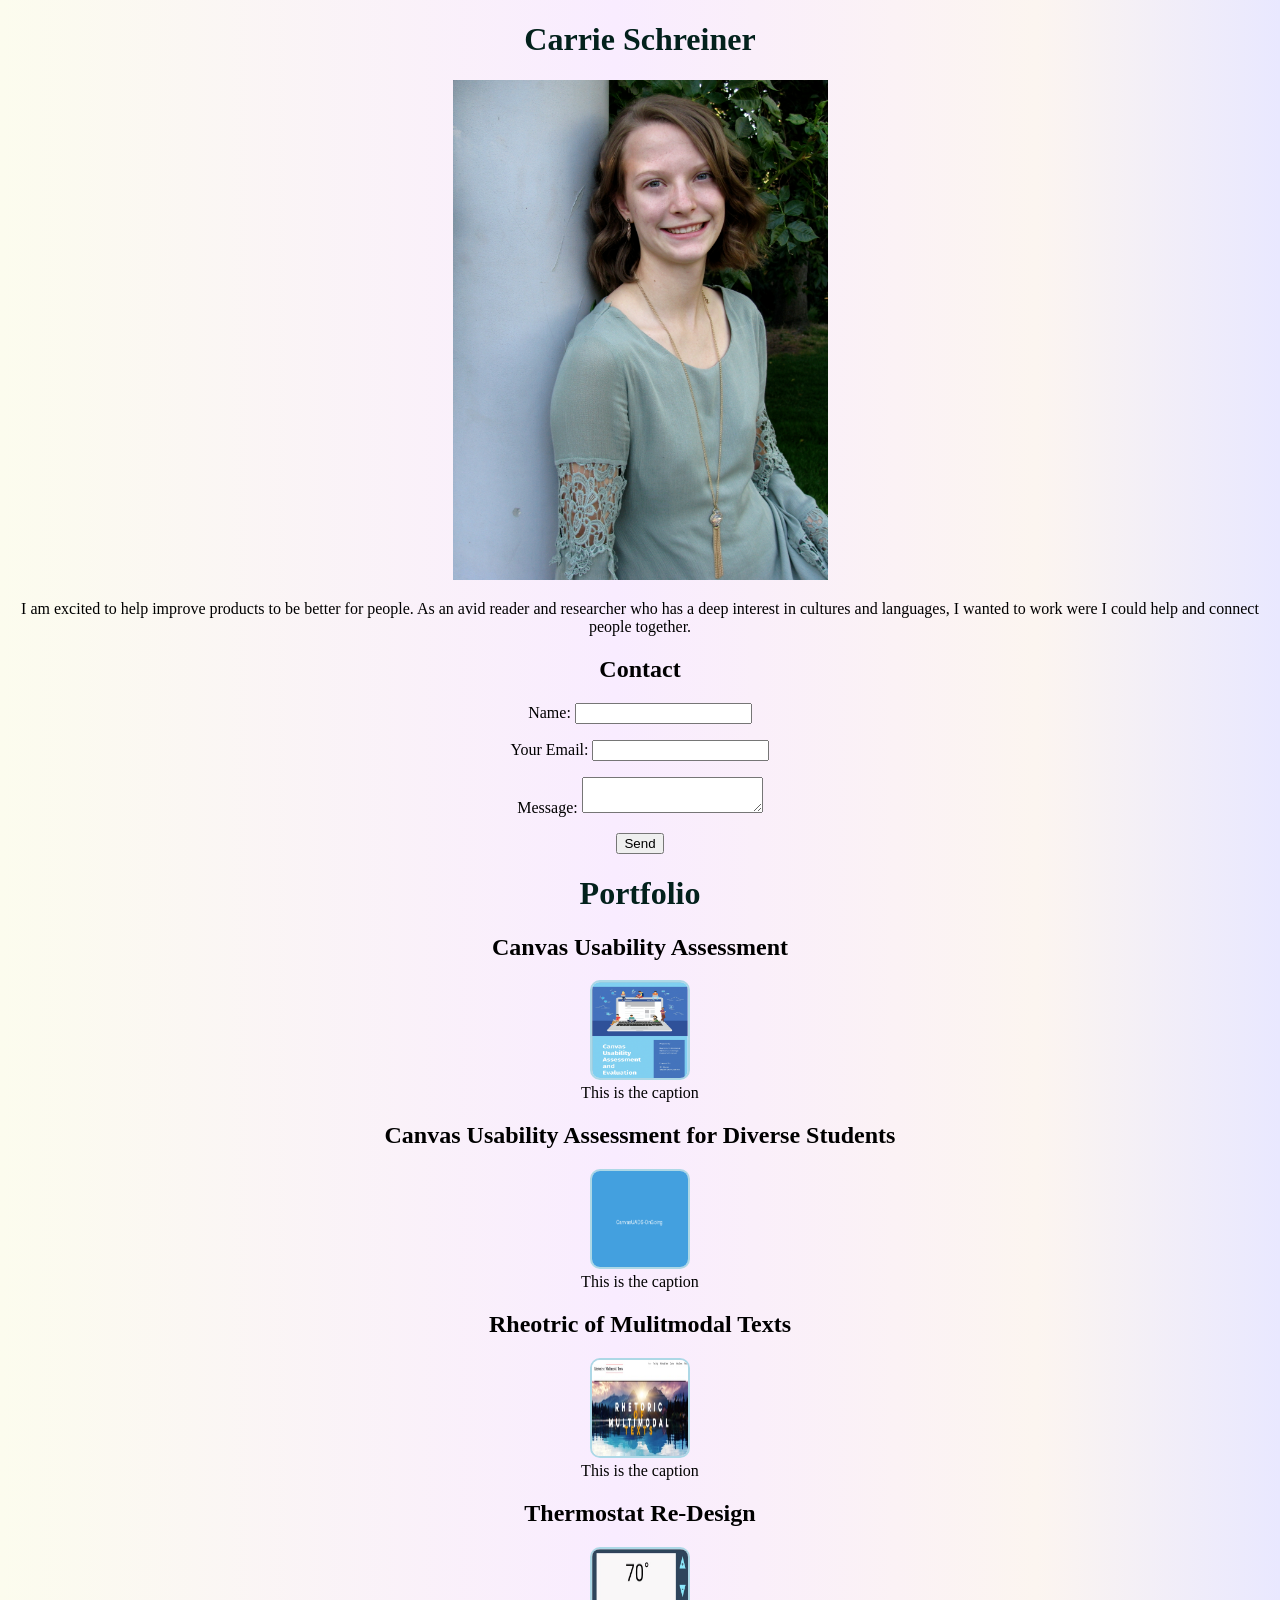
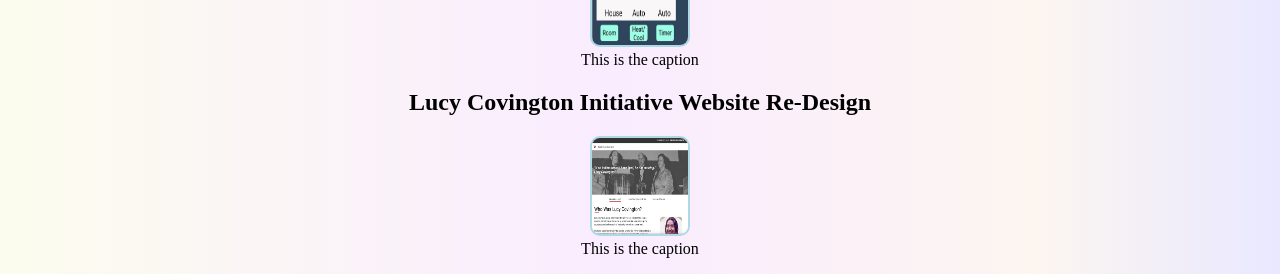
==== index.html @ 47919ea3 "Lightgallery and Figures working Added in figures to HTML and got the JS of light gallery working" ====
<!DOCTYPE html>
<html lang="en">
  <head>
    <meta charset="UTF-8" />
    <meta http-equiv="X-UA-Compatible" content="ie=edge" />
    <meta name="viewport" content="width=device-width, initial-scale=1" />
    <link rel="stylesheet" type="text/css" media="screen" href="main.css" />
    <!--Add in lightbox gallery-->
    <link rel="stylesheet" href="css/lightgallery.min.css">
    <link rel="stylesheet" href="css/lg-transitions.min.css">
    <link rel="stylesheet" href="style.css">
    <title>Carrie Schreiner</title>

    <!-- Favicons -->
    <link
      rel="apple-touch-icon"
      sizes="180x180"
      href="/favicons/apple-touch-icon.png"
    />
    <link
      rel="icon"
      type="image/png"
      sizes="32x32"
      href="/favicons/favicon-32x32.png"
    />
    <link
      rel="icon"
      type="image/png"
      sizes="16x16"
      href="/favicons/favicon-16x16.png"
    />
    <link rel="manifest" href="/favicons/site.webmanifest" />
    <meta name="msapplication-TileColor" content="#da532c" />
    <meta name="theme-color" content="#ffffff" />

    <link rel="stylesheet" href="/css/style.css" />
  </head>
  <body>
    <h1>Carrie Schreiner</h1>
    <img src="/img/me.jpg" alt="Carrie Schreiner" />
    <p>
      I am excited to help improve products to be better for people. As an avid
      reader and researcher who has a deep interest in cultures and languages, I
      wanted to work were I could help and connect people together.
    </p>

    <!-- Contact Form -->
    <h2>Contact</h2>
    <form
      name="Contact Form"
      method="POST"
      data-netlify="true"
      action="/thanks.html"
    >
      <p>
        <label>Name: <input type="text" name="name" required/></label>
      </p>

      <p>
        <label>Your Email: <input type="email" name="email" required/></label>
      </p>

      <p>
        <label>Message: <textarea name="message"></textarea></label>
      </p>
      <p>
<div data-netlify-recaptcha="true"></div>
      </p>
      <p>
        <button type="submit">Send</button>
      </p>
    </form>

<!-- Lightbox Gallery-->
<!--
  <div id="portfolio">
    <a href="/img/CanvasUA.png" data-sub-html=".image-caption">
      <img class="lg" src="/img/CanvasUA.png" />
  </a>
</div> 
-->

<h1>Portfolio</h1>

<div id="portfolio">

  <figure>
    <h2>Canvas Usability Assessment</h2>
  <a href="/img/CanvasUA.png">
      <img class="lg" src="/img/CanvasUA.png" />
  </a>
  <figcaption> This is the caption </figcaption>
</figure>

  <!-- Image 2 -->
  <figure>
      <h2>Canvas Usability Assessment for Diverse Students</h2>
  <a href="/img/canvasUADS.png">
      <img class="lg" src="/img/canvasUADS.png" />
  </a>
  <figcaption> This is the caption </figcaption>
</figure>

  <!-- Image 3 Rhetoric of Multimodal Texts -->
  <figure>
      <h2>Rheotric of Mulitmodal Texts</h2>
  <a href="/img/rhetoric.jpg">
    <img class="lg" src="/img/rhetoric.jpg" />
</a>
<figcaption> This is the caption </figcaption>
</figure>

<!-- Image 4 Thermostat Re-design-->
<figure>
    <h2>Thermostat Re-Design</h2>
<a href="/img/thermostatrd.jpg">
  <img class="lg" src="/img/thermostatrd.jpg" />
</a>
<figcaption> This is the caption </figcaption>
</figure>

<!-- Image 5 -->
<figure>
    <h2>Lucy Covington Initiative Website Re-Design</h2>
<a href="/img/lucycrd.png">
  <img class="lg" src="/img/lucycrd.png" />
</a>
<figcaption> This is the caption </figcaption>
</figure>

</div>
<!--
  <div id="video">
<a href="https://vimeo.com/476062378" data-poster="img/placeholder">
  <img src="/img/placeholder" alt="Ande">
</div>
 -->

 <!-- Captions-->
<!-- <div class="image-caption" style="display: none;">
    <h1>Canvas Image</h1>
  </div> 
-->

    <!-- Added in Generators-->
    <!--Lightbox Gallery Library core-->
   <script src="/js/lightgallery.min.js"></script>
   
   <!-- Lightbox Gallery Library plugins-->
   <script src="/js/lg-thumbnail.min.js"></script>
   <script src="/js/lg-fullscreen.min.js"></script>
   <!-- <script src="js/lg-video.min.js"></script> -->
 
   <!--Our scripts-->
   <script src="js/scripts.js"></script>
  </body>
</html>
---- css/lightgallery.min.css ----
@font-face{font-family:lg;src:url(../fonts/lg.ttf?22t19m) format("truetype"),url(../fonts/lg.woff?22t19m) format("woff"),url(../fonts/lg.svg?22t19m#lg) format("svg");font-weight:400;font-style:normal;font-display:block}.lg-icon{font-family:lg!important;speak:never;font-style:normal;font-weight:400;font-variant:normal;text-transform:none;line-height:1;-webkit-font-smoothing:antialiased;-moz-osx-font-smoothing:grayscale}.lg-actions .lg-next,.lg-actions .lg-prev{border-radius:2px;color:#999;cursor:pointer;display:block;font-size:22px;margin-top:-10px;padding:8px 10px 9px;position:absolute;top:50%;z-index:1080;outline:0;border:none;background-color:transparent}.lg-actions .lg-next.disabled,.lg-actions .lg-prev.disabled{pointer-events:none;opacity:.5}.lg-actions .lg-next:hover,.lg-actions .lg-prev:hover{color:#FFF}.lg-actions .lg-next{right:20px}.lg-actions .lg-next:before{content:"\e095"}.lg-actions .lg-prev{left:20px}.lg-actions .lg-prev:after{content:"\e094"}@-webkit-keyframes lg-right-end{0%,100%{left:0}50%{left:-30px}}@-moz-keyframes lg-right-end{0%,100%{left:0}50%{left:-30px}}@-ms-keyframes lg-right-end{0%,100%{left:0}50%{left:-30px}}@keyframes lg-right-end{0%,100%{left:0}50%{left:-30px}}@-webkit-keyframes lg-left-end{0%,100%{left:0}50%{left:30px}}@-moz-keyframes lg-left-end{0%,100%{left:0}50%{left:30px}}@-ms-keyframes lg-left-end{0%,100%{left:0}50%{left:30px}}@keyframes lg-left-end{0%,100%{left:0}50%{left:30px}}.lg-outer.lg-right-end .lg-object{-webkit-animation:lg-right-end .3s;-o-animation:lg-right-end .3s;animation:lg-right-end .3s;position:relative}.lg-outer.lg-left-end .lg-object{-webkit-animation:lg-left-end .3s;-o-animation:lg-left-end .3s;animation:lg-left-end .3s;position:relative}.lg-toolbar{z-index:1082;left:0;position:absolute;top:0;width:100%;background-color:rgba(0,0,0,.45)}.lg-toolbar .lg-icon{color:#999;cursor:pointer;float:right;font-size:24px;height:47px;line-height:27px;padding:10px 0;text-align:center;width:50px;text-decoration:none!important;outline:0;background:0 0;border:none;box-shadow:none;-webkit-transition:color .2s linear;-o-transition:color .2s linear;transition:color .2s linear}.lg-toolbar .lg-icon:hover{color:#FFF}.lg-toolbar .lg-close:after{content:"\e070"}.lg-toolbar .lg-download:after{content:"\e0f2"}.lg-sub-html{background-color:rgba(0,0,0,.45);bottom:0;color:#EEE;font-size:16px;left:0;padding:10px 40px;position:fixed;right:0;text-align:center;z-index:1080}.lg-sub-html h4{margin:0;font-size:13px;font-weight:700}.lg-sub-html p{font-size:12px;margin:5px 0 0}#lg-counter{color:#999;display:inline-block;font-size:16px;padding-left:20px;padding-top:12px;vertical-align:middle}.lg-next,.lg-prev,.lg-toolbar{opacity:1;-webkit-transition:-webkit-transform .35s cubic-bezier(0,0,.25,1) 0s,opacity .35s cubic-bezier(0,0,.25,1) 0s,color .2s linear;-moz-transition:-moz-transform .35s cubic-bezier(0,0,.25,1) 0s,opacity .35s cubic-bezier(0,0,.25,1) 0s,color .2s linear;-o-transition:-o-transform .35s cubic-bezier(0,0,.25,1) 0s,opacity .35s cubic-bezier(0,0,.25,1) 0s,color .2s linear;transition:transform .35s cubic-bezier(0,0,.25,1) 0s,opacity .35s cubic-bezier(0,0,.25,1) 0s,color .2s linear}.lg-hide-items .lg-prev{opacity:0;-webkit-transform:translate3d(-10px,0,0);transform:translate3d(-10px,0,0)}.lg-hide-items .lg-next{opacity:0;-webkit-transform:translate3d(10px,0,0);transform:translate3d(10px,0,0)}.lg-hide-items .lg-toolbar{opacity:0;-webkit-transform:translate3d(0,-10px,0);transform:translate3d(0,-10px,0)}body:not(.lg-from-hash) .lg-outer.lg-start-zoom .lg-object{-webkit-transform:scale3d(.5,.5,.5);transform:scale3d(.5,.5,.5);opacity:0;-webkit-transition:-webkit-transform 250ms cubic-bezier(0,0,.25,1) 0s,opacity 250ms cubic-bezier(0,0,.25,1)!important;-moz-transition:-moz-transform 250ms cubic-bezier(0,0,.25,1) 0s,opacity 250ms cubic-bezier(0,0,.25,1)!important;-o-transition:-o-transform 250ms cubic-bezier(0,0,.25,1) 0s,opacity 250ms cubic-bezier(0,0,.25,1)!important;transition:transform 250ms cubic-bezier(0,0,.25,1) 0s,opacity 250ms cubic-bezier(0,0,.25,1)!important;-webkit-transform-origin:50% 50%;-moz-transform-origin:50% 50%;-ms-transform-origin:50% 50%;transform-origin:50% 50%}body:not(.lg-from-hash) .lg-outer.lg-start-zoom .lg-item.lg-complete .lg-object{-webkit-transform:scale3d(1,1,1);transform:scale3d(1,1,1);opacity:1}.lg-outer .lg-thumb-outer{background-color:#0D0A0A;bottom:0;position:absolute;width:100%;z-index:1080;max-height:350px;-webkit-transform:translate3d(0,100%,0);transform:translate3d(0,100%,0);-webkit-transition:-webkit-transform .25s cubic-bezier(0,0,.25,1) 0s;-moz-transition:-moz-transform .25s cubic-bezier(0,0,.25,1) 0s;-o-transition:-o-transform .25s cubic-bezier(0,0,.25,1) 0s;transition:transform .25s cubic-bezier(0,0,.25,1) 0s}.lg-outer .lg-thumb-outer.lg-grab .lg-thumb-item{cursor:-webkit-grab;cursor:-moz-grab;cursor:-o-grab;cursor:-ms-grab;cursor:grab}.lg-outer .lg-thumb-outer.lg-grabbing .lg-thumb-item{cursor:move;cursor:-webkit-grabbing;cursor:-moz-grabbing;cursor:-o-grabbing;cursor:-ms-grabbing;cursor:grabbing}.lg-outer .lg-thumb-outer.lg-dragging .lg-thumb{-webkit-transition-duration:0s!important;transition-duration:0s!important}.lg-outer.lg-thumb-open .lg-thumb-outer{-webkit-transform:translate3d(0,0,0);transform:translate3d(0,0,0)}.lg-outer .lg-thumb{padding:10px 0;height:100%;margin-bottom:-5px}.lg-outer .lg-thumb-item{cursor:pointer;float:left;overflow:hidden;height:100%;border:2px solid #FFF;border-radius:4px;margin-bottom:5px}@media (min-width:1025px){.lg-outer .lg-thumb-item{-webkit-transition:border-color .25s ease;-o-transition:border-color .25s ease;transition:border-color .25s ease}}.lg-outer .lg-thumb-item.active,.lg-outer .lg-thumb-item:hover{border-color:#a90707}.lg-outer .lg-thumb-item img{width:100%;height:100%;object-fit:cover}.lg-outer.lg-has-thumb .lg-item{padding-bottom:120px}.lg-outer.lg-can-toggle .lg-item{padding-bottom:0}.lg-outer.lg-pull-caption-up .lg-sub-html{-webkit-transition:bottom .25s ease;-o-transition:bottom .25s ease;transition:bottom .25s ease}.lg-outer.lg-pull-caption-up.lg-thumb-open .lg-sub-html{bottom:100px}.lg-outer .lg-toggle-thumb{background-color:#0D0A0A;border-radius:2px 2px 0 0;color:#999;cursor:pointer;font-size:24px;height:39px;line-height:27px;padding:5px 0;position:absolute;right:20px;text-align:center;top:-39px;width:50px;outline:0;border:none}.lg-outer .lg-toggle-thumb:after{content:"\e1ff"}.lg-outer .lg-toggle-thumb:hover{color:#FFF}.lg-outer .lg-video-cont{display:inline-block;vertical-align:middle;max-width:1140px;max-height:100%;width:100%;padding:0 5px}.lg-outer .lg-video{width:100%;height:0;padding-bottom:56.25%;overflow:hidden;position:relative}.lg-outer .lg-video .lg-object{display:inline-block;position:absolute;top:0;left:0;width:100%!important;height:100%!important}.lg-outer .lg-video .lg-video-play{width:84px;height:59px;position:absolute;left:50%;top:50%;margin-left:-42px;margin-top:-30px;z-index:1080;cursor:pointer}.lg-outer .lg-has-vimeo .lg-video-play{background:url(../img/vimeo-play.png) no-repeat}.lg-outer .lg-has-vimeo:hover .lg-video-play{background:url(../img/vimeo-play.png) 0 -58px no-repeat}.lg-outer .lg-has-html5 .lg-video-play{background:url(../img/video-play.png) no-repeat;height:64px;margin-left:-32px;margin-top:-32px;width:64px;opacity:.8}.lg-outer .lg-has-html5:hover .lg-video-play{opacity:1}.lg-outer .lg-has-youtube .lg-video-play{background:url(../img/youtube-play.png) no-repeat}.lg-outer .lg-has-youtube:hover .lg-video-play{background:url(../img/youtube-play.png) 0 -60px no-repeat}.lg-outer .lg-video-object{width:100%!important;height:100%!important;position:absolute;top:0;left:0}.lg-outer .lg-has-video .lg-video-object{visibility:hidden}.lg-outer .lg-has-video.lg-video-playing .lg-object,.lg-outer .lg-has-video.lg-video-playing .lg-video-play{display:none}.lg-outer .lg-has-video.lg-video-playing .lg-video-object{visibility:visible}.lg-progress-bar{background-color:#333;height:5px;left:0;position:absolute;top:0;width:100%;z-index:1083;opacity:0;-webkit-transition:opacity 80ms ease 0s;-moz-transition:opacity 80ms ease 0s;-o-transition:opacity 80ms ease 0s;transition:opacity 80ms ease 0s}.lg-progress-bar .lg-progress{background-color:#a90707;height:5px;width:0}.lg-progress-bar.lg-start .lg-progress{width:100%}.lg-show-autoplay .lg-progress-bar{opacity:1}.lg-autoplay-button:after{content:"\e01d"}.lg-show-autoplay .lg-autoplay-button:after{content:"\e01a"}.lg-outer.lg-css3.lg-zoom-dragging .lg-item.lg-complete.lg-zoomable .lg-image,.lg-outer.lg-css3.lg-zoom-dragging .lg-item.lg-complete.lg-zoomable .lg-img-wrap{-webkit-transition-duration:0s;transition-duration:0s}.lg-outer.lg-use-transition-for-zoom .lg-item.lg-complete.lg-zoomable .lg-img-wrap{-webkit-transition:-webkit-transform .3s cubic-bezier(0,0,.25,1) 0s;-moz-transition:-moz-transform .3s cubic-bezier(0,0,.25,1) 0s;-o-transition:-o-transform .3s cubic-bezier(0,0,.25,1) 0s;transition:transform .3s cubic-bezier(0,0,.25,1) 0s}.lg-outer.lg-use-left-for-zoom .lg-item.lg-complete.lg-zoomable .lg-img-wrap{-webkit-transition:left .3s cubic-bezier(0,0,.25,1) 0s,top .3s cubic-bezier(0,0,.25,1) 0s;-moz-transition:left .3s cubic-bezier(0,0,.25,1) 0s,top .3s cubic-bezier(0,0,.25,1) 0s;-o-transition:left .3s cubic-bezier(0,0,.25,1) 0s,top .3s cubic-bezier(0,0,.25,1) 0s;transition:left .3s cubic-bezier(0,0,.25,1) 0s,top .3s cubic-bezier(0,0,.25,1) 0s}.lg-outer .lg-item.lg-complete.lg-zoomable .lg-img-wrap{-webkit-transform:translate3d(0,0,0);transform:translate3d(0,0,0);-webkit-backface-visibility:hidden;-moz-backface-visibility:hidden;backface-visibility:hidden}.lg-outer .lg-item.lg-complete.lg-zoomable .lg-image{-webkit-transform:scale3d(1,1,1);transform:scale3d(1,1,1);-webkit-transition:-webkit-transform .3s cubic-bezier(0,0,.25,1) 0s,opacity .15s!important;-moz-transition:-moz-transform .3s cubic-bezier(0,0,.25,1) 0s,opacity .15s!important;-o-transition:-o-transform .3s cubic-bezier(0,0,.25,1) 0s,opacity .15s!important;transition:transform .3s cubic-bezier(0,0,.25,1) 0s,opacity .15s!important;-webkit-transform-origin:0 0;-moz-transform-origin:0 0;-ms-transform-origin:0 0;transform-origin:0 0;-webkit-backface-visibility:hidden;-moz-backface-visibility:hidden;backface-visibility:hidden}#lg-zoom-in:after{content:"\e311"}#lg-actual-size{font-size:20px}#lg-actual-size:after{content:"\e033"}#lg-zoom-out{opacity:.5;pointer-events:none}#lg-zoom-out:after{content:"\e312"}.lg-zoomed #lg-zoom-out{opacity:1;pointer-events:auto}.lg-outer .lg-pager-outer{bottom:60px;left:0;position:absolute;right:0;text-align:center;z-index:1080;height:10px}.lg-outer .lg-pager-outer.lg-pager-hover .lg-pager-cont{overflow:visible}.lg-outer .lg-pager-cont{cursor:pointer;display:inline-block;overflow:hidden;position:relative;vertical-align:top;margin:0 5px}.lg-outer .lg-pager-cont:hover .lg-pager-thumb-cont{opacity:1;-webkit-transform:translate3d(0,0,0);transform:translate3d(0,0,0)}.lg-outer .lg-pager-cont.lg-pager-active .lg-pager{box-shadow:0 0 0 2px #fff inset}.lg-outer .lg-pager-thumb-cont{background-color:#fff;color:#FFF;bottom:100%;height:83px;left:0;margin-bottom:20px;margin-left:-60px;opacity:0;padding:5px;position:absolute;width:120px;border-radius:3px;-webkit-transition:opacity .15s ease 0s,-webkit-transform .15s ease 0s;-moz-transition:opacity .15s ease 0s,-moz-transform .15s ease 0s;-o-transition:opacity .15s ease 0s,-o-transform .15s ease 0s;transition:opacity .15s ease 0s,transform .15s ease 0s;-webkit-transform:translate3d(0,5px,0);transform:translate3d(0,5px,0)}.lg-outer .lg-pager-thumb-cont img{width:100%;height:100%}.lg-outer .lg-pager{background-color:rgba(255,255,255,.5);border-radius:50%;box-shadow:0 0 0 8px rgba(255,255,255,.7) inset;display:block;height:12px;-webkit-transition:box-shadow .3s ease 0s;-o-transition:box-shadow .3s ease 0s;transition:box-shadow .3s ease 0s;width:12px}.lg-outer .lg-pager:focus,.lg-outer .lg-pager:hover{box-shadow:0 0 0 8px #fff inset}.lg-outer .lg-caret{border-left:10px solid transparent;border-right:10px solid transparent;border-top:10px dashed;bottom:-10px;display:inline-block;height:0;left:50%;margin-left:-5px;position:absolute;vertical-align:middle;width:0}.lg-fullscreen:after{content:"\e20c"}.lg-fullscreen-on .lg-fullscreen:after{content:"\e20d"}.lg-outer #lg-dropdown-overlay{background-color:rgba(0,0,0,.25);bottom:0;cursor:default;left:0;position:fixed;right:0;top:0;z-index:1081;opacity:0;visibility:hidden;-webkit-transition:visibility 0s linear .18s,opacity .18s linear 0s;-o-transition:visibility 0s linear .18s,opacity .18s linear 0s;transition:visibility 0s linear .18s,opacity .18s linear 0s}.lg-outer.lg-dropdown-active #lg-dropdown-overlay,.lg-outer.lg-dropdown-active .lg-dropdown{-webkit-transition-delay:0s;transition-delay:0s;-moz-transform:translate3d(0,0,0);-o-transform:translate3d(0,0,0);-ms-transform:translate3d(0,0,0);-webkit-transform:translate3d(0,0,0);transform:translate3d(0,0,0);opacity:1;visibility:visible}.lg-outer.lg-dropdown-active #lg-share{color:#FFF}.lg-outer .lg-dropdown{background-color:#fff;border-radius:2px;font-size:14px;list-style-type:none;margin:0;padding:10px 0;position:absolute;right:0;text-align:left;top:50px;opacity:0;visibility:hidden;-moz-transform:translate3d(0,5px,0);-o-transform:translate3d(0,5px,0);-ms-transform:translate3d(0,5px,0);-webkit-transform:translate3d(0,5px,0);transform:translate3d(0,5px,0);-webkit-transition:-webkit-transform .18s linear 0s,visibility 0s linear .5s,opacity .18s linear 0s;-moz-transition:-moz-transform .18s linear 0s,visibility 0s linear .5s,opacity .18s linear 0s;-o-transition:-o-transform .18s linear 0s,visibility 0s linear .5s,opacity .18s linear 0s;transition:transform .18s linear 0s,visibility 0s linear .5s,opacity .18s linear 0s}.lg-outer .lg-dropdown:after{content:"";display:block;height:0;width:0;position:absolute;border:8px solid transparent;border-bottom-color:#FFF;right:16px;top:-16px}.lg-outer .lg-dropdown>li:last-child{margin-bottom:0}.lg-outer .lg-dropdown>li:hover .lg-icon,.lg-outer .lg-dropdown>li:hover a{color:#333}.lg-outer .lg-dropdown a{color:#333;display:block;white-space:pre;padding:4px 12px;font-family:"Open Sans","Helvetica Neue",Helvetica,Arial,sans-serif;font-size:12px}.lg-outer .lg-dropdown a:hover{background-color:rgba(0,0,0,.07)}.lg-outer .lg-dropdown .lg-dropdown-text{display:inline-block;line-height:1;margin-top:-3px;vertical-align:middle}.lg-outer .lg-dropdown .lg-icon{color:#333;display:inline-block;float:none;font-size:20px;height:auto;line-height:1;margin-right:8px;padding:0;vertical-align:middle;width:auto}.lg-outer,.lg-outer .lg,.lg-outer .lg-inner{height:100%;width:100%}.lg-outer #lg-share{position:relative}.lg-outer #lg-share:after{content:"\e80d"}.lg-outer #lg-share-facebook .lg-icon{color:#3b5998}.lg-outer #lg-share-facebook .lg-icon:after{content:"\e904"}.lg-outer #lg-share-twitter .lg-icon{color:#00aced}.lg-outer #lg-share-twitter .lg-icon:after{content:"\e907"}.lg-outer #lg-share-googleplus .lg-icon{color:#dd4b39}.lg-outer #lg-share-googleplus .lg-icon:after{content:"\e905"}.lg-outer #lg-share-pinterest .lg-icon{color:#cb2027}.lg-outer #lg-share-pinterest .lg-icon:after{content:"\e906"}.lg-outer .lg-img-rotate{position:absolute;padding:0 5px;left:0;right:0;top:0;bottom:0;-webkit-transition:-webkit-transform .3s cubic-bezier(.32,0,.67,0) 0s;-moz-transition:-moz-transform .3s cubic-bezier(.32,0,.67,0) 0s;-o-transition:-o-transform .3s cubic-bezier(.32,0,.67,0) 0s;transition:transform .3s cubic-bezier(.32,0,.67,0) 0s}.lg-rotate-left:after{content:"\e900"}.lg-rotate-right:after{content:"\e901"}.lg-icon.lg-flip-hor,.lg-icon.lg-flip-ver{font-size:26px}.lg-flip-hor:after{content:"\e902"}.lg-flip-ver:after{content:"\e903"}.lg-group:after,.lg-group:before{display:table;content:"";line-height:0}.lg-group:after{clear:both}.lg-outer{position:fixed;top:0;left:0;z-index:1050;opacity:0;outline:0;-webkit-transition:opacity .15s ease 0s;-o-transition:opacity .15s ease 0s;transition:opacity .15s ease 0s}.lg-outer *{-webkit-box-sizing:border-box;-moz-box-sizing:border-box;box-sizing:border-box}.lg-outer.lg-visible{opacity:1}.lg-outer.lg-css3 .lg-item.lg-current,.lg-outer.lg-css3 .lg-item.lg-next-slide,.lg-outer.lg-css3 .lg-item.lg-prev-slide{-webkit-transition-duration:inherit!important;transition-duration:inherit!important;-webkit-transition-timing-function:inherit!important;transition-timing-function:inherit!important}.lg-outer.lg-css3.lg-dragging .lg-item.lg-current,.lg-outer.lg-css3.lg-dragging .lg-item.lg-next-slide,.lg-outer.lg-css3.lg-dragging .lg-item.lg-prev-slide{-webkit-transition-duration:0s!important;transition-duration:0s!important;opacity:1}.lg-outer.lg-grab img.lg-object{cursor:-webkit-grab;cursor:-moz-grab;cursor:-o-grab;cursor:-ms-grab;cursor:grab}.lg-outer.lg-grabbing img.lg-object{cursor:move;cursor:-webkit-grabbing;cursor:-moz-grabbing;cursor:-o-grabbing;cursor:-ms-grabbing;cursor:grabbing}.lg-outer .lg{position:relative;overflow:hidden;margin-left:auto;margin-right:auto;max-width:100%;max-height:100%}.lg-outer .lg-inner{position:absolute;left:0;top:0;white-space:nowrap}.lg-outer .lg-item{background:url(../img/loading.gif) center center no-repeat;display:none!important}.lg-outer.lg-css .lg-current,.lg-outer.lg-css3 .lg-current,.lg-outer.lg-css3 .lg-next-slide,.lg-outer.lg-css3 .lg-prev-slide{display:inline-block!important}.lg-outer .lg-img-wrap,.lg-outer .lg-item{display:inline-block;text-align:center;position:absolute;width:100%;height:100%}.lg-outer .lg-img-wrap:before,.lg-outer .lg-item:before{content:"";display:inline-block;height:50%;width:1px;margin-right:-1px}.lg-outer .lg-img-wrap{position:absolute;padding:0 5px;left:0;right:0;top:0;bottom:0}.lg-outer .lg-item.lg-complete{background-image:none}.lg-outer .lg-item.lg-current{z-index:1060}.lg-outer .lg-image{display:inline-block;vertical-align:middle;max-width:100%;max-height:100%;width:auto!important;height:auto!important}.lg-outer.lg-show-after-load .lg-item .lg-object,.lg-outer.lg-show-after-load .lg-item .lg-video-play{opacity:0;-webkit-transition:opacity .15s ease 0s;-o-transition:opacity .15s ease 0s;transition:opacity .15s ease 0s}.lg-outer.lg-show-after-load .lg-item.lg-complete .lg-object,.lg-outer.lg-show-after-load .lg-item.lg-complete .lg-video-play{opacity:1}.lg-outer .lg-empty-html,.lg-outer.lg-hide-download #lg-download{display:none}.lg-backdrop{position:fixed;top:0;left:0;right:0;bottom:0;z-index:1040;background-color:#000;opacity:0;-webkit-transition:opacity .15s ease 0s;-o-transition:opacity .15s ease 0s;transition:opacity .15s ease 0s}.lg-backdrop.in{opacity:1}.lg-css3.lg-no-trans .lg-current,.lg-css3.lg-no-trans .lg-next-slide,.lg-css3.lg-no-trans .lg-prev-slide{-webkit-transition:none 0s ease 0s!important;-moz-transition:none 0s ease 0s!important;-o-transition:none 0s ease 0s!important;transition:none 0s ease 0s!important}.lg-css3.lg-use-css3 .lg-item,.lg-css3.lg-use-left .lg-item{-webkit-backface-visibility:hidden;-moz-backface-visibility:hidden;backface-visibility:hidden}.lg-css3.lg-fade .lg-item{opacity:0}.lg-css3.lg-fade .lg-item.lg-current{opacity:1}.lg-css3.lg-fade .lg-item.lg-current,.lg-css3.lg-fade .lg-item.lg-next-slide,.lg-css3.lg-fade .lg-item.lg-prev-slide{-webkit-transition:opacity .1s ease 0s;-moz-transition:opacity .1s ease 0s;-o-transition:opacity .1s ease 0s;transition:opacity .1s ease 0s}.lg-css3.lg-slide.lg-use-css3 .lg-item{opacity:0}.lg-css3.lg-slide.lg-use-css3 .lg-item.lg-prev-slide{-webkit-transform:translate3d(-100%,0,0);transform:translate3d(-100%,0,0)}.lg-css3.lg-slide.lg-use-css3 .lg-item.lg-next-slide{-webkit-transform:translate3d(100%,0,0);transform:translate3d(100%,0,0)}.lg-css3.lg-slide.lg-use-css3 .lg-item.lg-current{-webkit-transform:translate3d(0,0,0);transform:translate3d(0,0,0);opacity:1}.lg-css3.lg-slide.lg-use-css3 .lg-item.lg-current,.lg-css3.lg-slide.lg-use-css3 .lg-item.lg-next-slide,.lg-css3.lg-slide.lg-use-css3 .lg-item.lg-prev-slide{-webkit-transition:-webkit-transform 1s cubic-bezier(0,0,.25,1) 0s,opacity .1s ease 0s;-moz-transition:-moz-transform 1s cubic-bezier(0,0,.25,1) 0s,opacity .1s ease 0s;-o-transition:-o-transform 1s cubic-bezier(0,0,.25,1) 0s,opacity .1s ease 0s;transition:transform 1s cubic-bezier(0,0,.25,1) 0s,opacity .1s ease 0s}.lg-css3.lg-slide.lg-use-left .lg-item{opacity:0;position:absolute;left:0}.lg-css3.lg-slide.lg-use-left .lg-item.lg-prev-slide{left:-100%}.lg-css3.lg-slide.lg-use-left .lg-item.lg-next-slide{left:100%}.lg-css3.lg-slide.lg-use-left .lg-item.lg-current{left:0;opacity:1}.lg-css3.lg-slide.lg-use-left .lg-item.lg-current,.lg-css3.lg-slide.lg-use-left .lg-item.lg-next-slide,.lg-css3.lg-slide.lg-use-left .lg-item.lg-prev-slide{-webkit-transition:left 1s cubic-bezier(0,0,.25,1) 0s,opacity .1s ease 0s;-moz-transition:left 1s cubic-bezier(0,0,.25,1) 0s,opacity .1s ease 0s;-o-transition:left 1s cubic-bezier(0,0,.25,1) 0s,opacity .1s ease 0s;transition:left 1s cubic-bezier(0,0,.25,1) 0s,opacity .1s ease 0s}
---- css/lg-transitions.min.css ----
.lg-css3.lg-zoom-in .lg-item{opacity:0}.lg-css3.lg-zoom-in .lg-item.lg-next-slide,.lg-css3.lg-zoom-in .lg-item.lg-prev-slide{-webkit-transform:scale3d(1.3,1.3,1.3);transform:scale3d(1.3,1.3,1.3)}.lg-css3.lg-zoom-in .lg-item.lg-current{-webkit-transform:scale3d(1,1,1);transform:scale3d(1,1,1);opacity:1}.lg-css3.lg-zoom-in .lg-item.lg-current,.lg-css3.lg-zoom-in .lg-item.lg-next-slide,.lg-css3.lg-zoom-in .lg-item.lg-prev-slide{-webkit-transition:-webkit-transform 1s cubic-bezier(0,0,.25,1) 0s,opacity 1s ease 0s;-moz-transition:-moz-transform 1s cubic-bezier(0,0,.25,1) 0s,opacity 1s ease 0s;-o-transition:-o-transform 1s cubic-bezier(0,0,.25,1) 0s,opacity 1s ease 0s;transition:transform 1s cubic-bezier(0,0,.25,1) 0s,opacity 1s ease 0s}.lg-css3.lg-zoom-in-big .lg-item{opacity:0}.lg-css3.lg-zoom-in-big .lg-item.lg-next-slide,.lg-css3.lg-zoom-in-big .lg-item.lg-prev-slide{-webkit-transform:scale3d(2,2,2);transform:scale3d(2,2,2)}.lg-css3.lg-zoom-in-big .lg-item.lg-current{-webkit-transform:scale3d(1,1,1);transform:scale3d(1,1,1);opacity:1}.lg-css3.lg-zoom-in-big .lg-item.lg-current,.lg-css3.lg-zoom-in-big .lg-item.lg-next-slide,.lg-css3.lg-zoom-in-big .lg-item.lg-prev-slide{-webkit-transition:-webkit-transform 1s cubic-bezier(0,0,.25,1) 0s,opacity 1s ease 0s;-moz-transition:-moz-transform 1s cubic-bezier(0,0,.25,1) 0s,opacity 1s ease 0s;-o-transition:-o-transform 1s cubic-bezier(0,0,.25,1) 0s,opacity 1s ease 0s;transition:transform 1s cubic-bezier(0,0,.25,1) 0s,opacity 1s ease 0s}.lg-css3.lg-zoom-out .lg-item{opacity:0}.lg-css3.lg-zoom-out .lg-item.lg-next-slide,.lg-css3.lg-zoom-out .lg-item.lg-prev-slide{-webkit-transform:scale3d(.7,.7,.7);transform:scale3d(.7,.7,.7)}.lg-css3.lg-zoom-out .lg-item.lg-current{-webkit-transform:scale3d(1,1,1);transform:scale3d(1,1,1);opacity:1}.lg-css3.lg-zoom-out .lg-item.lg-current,.lg-css3.lg-zoom-out .lg-item.lg-next-slide,.lg-css3.lg-zoom-out .lg-item.lg-prev-slide{-webkit-transition:-webkit-transform 1s cubic-bezier(0,0,.25,1) 0s,opacity 1s ease 0s;-moz-transition:-moz-transform 1s cubic-bezier(0,0,.25,1) 0s,opacity 1s ease 0s;-o-transition:-o-transform 1s cubic-bezier(0,0,.25,1) 0s,opacity 1s ease 0s;transition:transform 1s cubic-bezier(0,0,.25,1) 0s,opacity 1s ease 0s}.lg-css3.lg-zoom-out-big .lg-item{opacity:0}.lg-css3.lg-zoom-out-big .lg-item.lg-next-slide,.lg-css3.lg-zoom-out-big .lg-item.lg-prev-slide{-webkit-transform:scale3d(0,0,0);transform:scale3d(0,0,0)}.lg-css3.lg-zoom-out-big .lg-item.lg-current{-webkit-transform:scale3d(1,1,1);transform:scale3d(1,1,1);opacity:1}.lg-css3.lg-zoom-out-big .lg-item.lg-current,.lg-css3.lg-zoom-out-big .lg-item.lg-next-slide,.lg-css3.lg-zoom-out-big .lg-item.lg-prev-slide{-webkit-transition:-webkit-transform 1s cubic-bezier(0,0,.25,1) 0s,opacity 1s ease 0s;-moz-transition:-moz-transform 1s cubic-bezier(0,0,.25,1) 0s,opacity 1s ease 0s;-o-transition:-o-transform 1s cubic-bezier(0,0,.25,1) 0s,opacity 1s ease 0s;transition:transform 1s cubic-bezier(0,0,.25,1) 0s,opacity 1s ease 0s}.lg-css3.lg-zoom-out-in .lg-item{opacity:0}.lg-css3.lg-zoom-out-in .lg-item.lg-prev-slide{-webkit-transform:scale3d(0,0,0);transform:scale3d(0,0,0)}.lg-css3.lg-zoom-out-in .lg-item.lg-next-slide{-webkit-transform:scale3d(2,2,2);transform:scale3d(2,2,2)}.lg-css3.lg-zoom-out-in .lg-item.lg-current{-webkit-transform:scale3d(1,1,1);transform:scale3d(1,1,1);opacity:1}.lg-css3.lg-zoom-out-in .lg-item.lg-current,.lg-css3.lg-zoom-out-in .lg-item.lg-next-slide,.lg-css3.lg-zoom-out-in .lg-item.lg-prev-slide{-webkit-transition:-webkit-transform 1s cubic-bezier(0,0,.25,1) 0s,opacity 1s ease 0s;-moz-transition:-moz-transform 1s cubic-bezier(0,0,.25,1) 0s,opacity 1s ease 0s;-o-transition:-o-transform 1s cubic-bezier(0,0,.25,1) 0s,opacity 1s ease 0s;transition:transform 1s cubic-bezier(0,0,.25,1) 0s,opacity 1s ease 0s}.lg-css3.lg-zoom-in-out .lg-item{opacity:0}.lg-css3.lg-zoom-in-out .lg-item.lg-prev-slide{-webkit-transform:scale3d(2,2,2);transform:scale3d(2,2,2)}.lg-css3.lg-zoom-in-out .lg-item.lg-next-slide{-webkit-transform:scale3d(0,0,0);transform:scale3d(0,0,0)}.lg-css3.lg-zoom-in-out .lg-item.lg-current{-webkit-transform:scale3d(1,1,1);transform:scale3d(1,1,1);opacity:1}.lg-css3.lg-zoom-in-out .lg-item.lg-current,.lg-css3.lg-zoom-in-out .lg-item.lg-next-slide,.lg-css3.lg-zoom-in-out .lg-item.lg-prev-slide{-webkit-transition:-webkit-transform 1s cubic-bezier(0,0,.25,1) 0s,opacity 1s ease 0s;-moz-transition:-moz-transform 1s cubic-bezier(0,0,.25,1) 0s,opacity 1s ease 0s;-o-transition:-o-transform 1s cubic-bezier(0,0,.25,1) 0s,opacity 1s ease 0s;transition:transform 1s cubic-bezier(0,0,.25,1) 0s,opacity 1s ease 0s}.lg-css3.lg-soft-zoom .lg-item{opacity:0}.lg-css3.lg-soft-zoom .lg-item.lg-prev-slide{-webkit-transform:scale3d(1.1,1.1,1.1);transform:scale3d(1.1,1.1,1.1)}.lg-css3.lg-soft-zoom .lg-item.lg-next-slide{-webkit-transform:scale3d(.9,.9,.9);transform:scale3d(.9,.9,.9)}.lg-css3.lg-soft-zoom .lg-item.lg-current{-webkit-transform:scale3d(1,1,1);transform:scale3d(1,1,1);opacity:1}.lg-css3.lg-soft-zoom .lg-item.lg-current,.lg-css3.lg-soft-zoom .lg-item.lg-next-slide,.lg-css3.lg-soft-zoom .lg-item.lg-prev-slide{-webkit-transition:-webkit-transform 1s cubic-bezier(0,0,.25,1) 0s,opacity 1s ease 0s;-moz-transition:-moz-transform 1s cubic-bezier(0,0,.25,1) 0s,opacity 1s ease 0s;-o-transition:-o-transform 1s cubic-bezier(0,0,.25,1) 0s,opacity 1s ease 0s;transition:transform 1s cubic-bezier(0,0,.25,1) 0s,opacity 1s ease 0s}.lg-css3.lg-scale-up .lg-item{opacity:0}.lg-css3.lg-scale-up .lg-item.lg-next-slide,.lg-css3.lg-scale-up .lg-item.lg-prev-slide{-moz-transform:scale3d(.8,.8,.8) translate3d(0,10%,0);-o-transform:scale3d(.8,.8,.8) translate3d(0,10%,0);-ms-transform:scale3d(.8,.8,.8) translate3d(0,10%,0);-webkit-transform:scale3d(.8,.8,.8) translate3d(0,10%,0);transform:scale3d(.8,.8,.8) translate3d(0,10%,0)}.lg-css3.lg-scale-up .lg-item.lg-current{-moz-transform:scale3d(1,1,1) translate3d(0,0,0);-o-transform:scale3d(1,1,1) translate3d(0,0,0);-ms-transform:scale3d(1,1,1) translate3d(0,0,0);-webkit-transform:scale3d(1,1,1) translate3d(0,0,0);transform:scale3d(1,1,1) translate3d(0,0,0);opacity:1}.lg-css3.lg-scale-up .lg-item.lg-current,.lg-css3.lg-scale-up .lg-item.lg-next-slide,.lg-css3.lg-scale-up .lg-item.lg-prev-slide{-webkit-transition:-webkit-transform 1s cubic-bezier(0,0,.25,1) 0s,opacity 1s ease 0s;-moz-transition:-moz-transform 1s cubic-bezier(0,0,.25,1) 0s,opacity 1s ease 0s;-o-transition:-o-transform 1s cubic-bezier(0,0,.25,1) 0s,opacity 1s ease 0s;transition:transform 1s cubic-bezier(0,0,.25,1) 0s,opacity 1s ease 0s}.lg-css3.lg-slide-circular .lg-item{opacity:0}.lg-css3.lg-slide-circular .lg-item.lg-prev-slide{-moz-transform:scale3d(0,0,0) translate3d(-100%,0,0);-o-transform:scale3d(0,0,0) translate3d(-100%,0,0);-ms-transform:scale3d(0,0,0) translate3d(-100%,0,0);-webkit-transform:scale3d(0,0,0) translate3d(-100%,0,0);transform:scale3d(0,0,0) translate3d(-100%,0,0)}.lg-css3.lg-slide-circular .lg-item.lg-next-slide{-moz-transform:scale3d(0,0,0) translate3d(100%,0,0);-o-transform:scale3d(0,0,0) translate3d(100%,0,0);-ms-transform:scale3d(0,0,0) translate3d(100%,0,0);-webkit-transform:scale3d(0,0,0) translate3d(100%,0,0);transform:scale3d(0,0,0) translate3d(100%,0,0)}.lg-css3.lg-slide-circular .lg-item.lg-current{-moz-transform:scale3d(1,1,1) translate3d(0,0,0);-o-transform:scale3d(1,1,1) translate3d(0,0,0);-ms-transform:scale3d(1,1,1) translate3d(0,0,0);-webkit-transform:scale3d(1,1,1) translate3d(0,0,0);transform:scale3d(1,1,1) translate3d(0,0,0);opacity:1}.lg-css3.lg-slide-circular .lg-item.lg-current,.lg-css3.lg-slide-circular .lg-item.lg-next-slide,.lg-css3.lg-slide-circular .lg-item.lg-prev-slide{-webkit-transition:-webkit-transform 1s cubic-bezier(0,0,.25,1) 0s,opacity 1s ease 0s;-moz-transition:-moz-transform 1s cubic-bezier(0,0,.25,1) 0s,opacity 1s ease 0s;-o-transition:-o-transform 1s cubic-bezier(0,0,.25,1) 0s,opacity 1s ease 0s;transition:transform 1s cubic-bezier(0,0,.25,1) 0s,opacity 1s ease 0s}.lg-css3.lg-slide-circular-up .lg-item{opacity:0}.lg-css3.lg-slide-circular-up .lg-item.lg-prev-slide{-moz-transform:scale3d(0,0,0) translate3d(-100%,-100%,0);-o-transform:scale3d(0,0,0) translate3d(-100%,-100%,0);-ms-transform:scale3d(0,0,0) translate3d(-100%,-100%,0);-webkit-transform:scale3d(0,0,0) translate3d(-100%,-100%,0);transform:scale3d(0,0,0) translate3d(-100%,-100%,0)}.lg-css3.lg-slide-circular-up .lg-item.lg-next-slide{-moz-transform:scale3d(0,0,0) translate3d(100%,-100%,0);-o-transform:scale3d(0,0,0) translate3d(100%,-100%,0);-ms-transform:scale3d(0,0,0) translate3d(100%,-100%,0);-webkit-transform:scale3d(0,0,0) translate3d(100%,-100%,0);transform:scale3d(0,0,0) translate3d(100%,-100%,0)}.lg-css3.lg-slide-circular-up .lg-item.lg-current{-moz-transform:scale3d(1,1,1) translate3d(0,0,0);-o-transform:scale3d(1,1,1) translate3d(0,0,0);-ms-transform:scale3d(1,1,1) translate3d(0,0,0);-webkit-transform:scale3d(1,1,1) translate3d(0,0,0);transform:scale3d(1,1,1) translate3d(0,0,0);opacity:1}.lg-css3.lg-slide-circular-up .lg-item.lg-current,.lg-css3.lg-slide-circular-up .lg-item.lg-next-slide,.lg-css3.lg-slide-circular-up .lg-item.lg-prev-slide{-webkit-transition:-webkit-transform 1s cubic-bezier(0,0,.25,1) 0s,opacity 1s ease 0s;-moz-transition:-moz-transform 1s cubic-bezier(0,0,.25,1) 0s,opacity 1s ease 0s;-o-transition:-o-transform 1s cubic-bezier(0,0,.25,1) 0s,opacity 1s ease 0s;transition:transform 1s cubic-bezier(0,0,.25,1) 0s,opacity 1s ease 0s}.lg-css3.lg-slide-circular-down .lg-item{opacity:0}.lg-css3.lg-slide-circular-down .lg-item.lg-prev-slide{-moz-transform:scale3d(0,0,0) translate3d(-100%,100%,0);-o-transform:scale3d(0,0,0) translate3d(-100%,100%,0);-ms-transform:scale3d(0,0,0) translate3d(-100%,100%,0);-webkit-transform:scale3d(0,0,0) translate3d(-100%,100%,0);transform:scale3d(0,0,0) translate3d(-100%,100%,0)}.lg-css3.lg-slide-circular-down .lg-item.lg-next-slide{-moz-transform:scale3d(0,0,0) translate3d(100%,100%,0);-o-transform:scale3d(0,0,0) translate3d(100%,100%,0);-ms-transform:scale3d(0,0,0) translate3d(100%,100%,0);-webkit-transform:scale3d(0,0,0) translate3d(100%,100%,0);transform:scale3d(0,0,0) translate3d(100%,100%,0)}.lg-css3.lg-slide-circular-down .lg-item.lg-current{-moz-transform:scale3d(1,1,1) translate3d(0,0,0);-o-transform:scale3d(1,1,1) translate3d(0,0,0);-ms-transform:scale3d(1,1,1) translate3d(0,0,0);-webkit-transform:scale3d(1,1,1) translate3d(0,0,0);transform:scale3d(1,1,1) translate3d(0,0,0);opacity:1}.lg-css3.lg-slide-circular-down .lg-item.lg-current,.lg-css3.lg-slide-circular-down .lg-item.lg-next-slide,.lg-css3.lg-slide-circular-down .lg-item.lg-prev-slide{-webkit-transition:-webkit-transform 1s cubic-bezier(0,0,.25,1) 0s,opacity 1s ease 0s;-moz-transition:-moz-transform 1s cubic-bezier(0,0,.25,1) 0s,opacity 1s ease 0s;-o-transition:-o-transform 1s cubic-bezier(0,0,.25,1) 0s,opacity 1s ease 0s;transition:transform 1s cubic-bezier(0,0,.25,1) 0s,opacity 1s ease 0s}.lg-css3.lg-slide-circular-vertical .lg-item{opacity:0}.lg-css3.lg-slide-circular-vertical .lg-item.lg-prev-slide{-moz-transform:scale3d(0,0,0) translate3d(0,-100%,0);-o-transform:scale3d(0,0,0) translate3d(0,-100%,0);-ms-transform:scale3d(0,0,0) translate3d(0,-100%,0);-webkit-transform:scale3d(0,0,0) translate3d(0,-100%,0);transform:scale3d(0,0,0) translate3d(0,-100%,0)}.lg-css3.lg-slide-circular-vertical .lg-item.lg-next-slide{-moz-transform:scale3d(0,0,0) translate3d(0,100%,0);-o-transform:scale3d(0,0,0) translate3d(0,100%,0);-ms-transform:scale3d(0,0,0) translate3d(0,100%,0);-webkit-transform:scale3d(0,0,0) translate3d(0,100%,0);transform:scale3d(0,0,0) translate3d(0,100%,0)}.lg-css3.lg-slide-circular-vertical .lg-item.lg-current{-moz-transform:scale3d(1,1,1) translate3d(0,0,0);-o-transform:scale3d(1,1,1) translate3d(0,0,0);-ms-transform:scale3d(1,1,1) translate3d(0,0,0);-webkit-transform:scale3d(1,1,1) translate3d(0,0,0);transform:scale3d(1,1,1) translate3d(0,0,0);opacity:1}.lg-css3.lg-slide-circular-vertical .lg-item.lg-current,.lg-css3.lg-slide-circular-vertical .lg-item.lg-next-slide,.lg-css3.lg-slide-circular-vertical .lg-item.lg-prev-slide{-webkit-transition:-webkit-transform 1s cubic-bezier(0,0,.25,1) 0s,opacity 1s ease 0s;-moz-transition:-moz-transform 1s cubic-bezier(0,0,.25,1) 0s,opacity 1s ease 0s;-o-transition:-o-transform 1s cubic-bezier(0,0,.25,1) 0s,opacity 1s ease 0s;transition:transform 1s cubic-bezier(0,0,.25,1) 0s,opacity 1s ease 0s}.lg-css3.lg-slide-circular-vertical-left .lg-item{opacity:0}.lg-css3.lg-slide-circular-vertical-left .lg-item.lg-prev-slide{-moz-transform:scale3d(0,0,0) translate3d(-100%,-100%,0);-o-transform:scale3d(0,0,0) translate3d(-100%,-100%,0);-ms-transform:scale3d(0,0,0) translate3d(-100%,-100%,0);-webkit-transform:scale3d(0,0,0) translate3d(-100%,-100%,0);transform:scale3d(0,0,0) translate3d(-100%,-100%,0)}.lg-css3.lg-slide-circular-vertical-left .lg-item.lg-next-slide{-moz-transform:scale3d(0,0,0) translate3d(-100%,100%,0);-o-transform:scale3d(0,0,0) translate3d(-100%,100%,0);-ms-transform:scale3d(0,0,0) translate3d(-100%,100%,0);-webkit-transform:scale3d(0,0,0) translate3d(-100%,100%,0);transform:scale3d(0,0,0) translate3d(-100%,100%,0)}.lg-css3.lg-slide-circular-vertical-left .lg-item.lg-current{-moz-transform:scale3d(1,1,1) translate3d(0,0,0);-o-transform:scale3d(1,1,1) translate3d(0,0,0);-ms-transform:scale3d(1,1,1) translate3d(0,0,0);-webkit-transform:scale3d(1,1,1) translate3d(0,0,0);transform:scale3d(1,1,1) translate3d(0,0,0);opacity:1}.lg-css3.lg-slide-circular-vertical-left .lg-item.lg-current,.lg-css3.lg-slide-circular-vertical-left .lg-item.lg-next-slide,.lg-css3.lg-slide-circular-vertical-left .lg-item.lg-prev-slide{-webkit-transition:-webkit-transform 1s cubic-bezier(0,0,.25,1) 0s,opacity 1s ease 0s;-moz-transition:-moz-transform 1s cubic-bezier(0,0,.25,1) 0s,opacity 1s ease 0s;-o-transition:-o-transform 1s cubic-bezier(0,0,.25,1) 0s,opacity 1s ease 0s;transition:transform 1s cubic-bezier(0,0,.25,1) 0s,opacity 1s ease 0s}.lg-css3.lg-slide-circular-vertical-down .lg-item{opacity:0}.lg-css3.lg-slide-circular-vertical-down .lg-item.lg-prev-slide{-moz-transform:scale3d(0,0,0) translate3d(100%,-100%,0);-o-transform:scale3d(0,0,0) translate3d(100%,-100%,0);-ms-transform:scale3d(0,0,0) translate3d(100%,-100%,0);-webkit-transform:scale3d(0,0,0) translate3d(100%,-100%,0);transform:scale3d(0,0,0) translate3d(100%,-100%,0)}.lg-css3.lg-slide-circular-vertical-down .lg-item.lg-next-slide{-moz-transform:scale3d(0,0,0) translate3d(100%,100%,0);-o-transform:scale3d(0,0,0) translate3d(100%,100%,0);-ms-transform:scale3d(0,0,0) translate3d(100%,100%,0);-webkit-transform:scale3d(0,0,0) translate3d(100%,100%,0);transform:scale3d(0,0,0) translate3d(100%,100%,0)}.lg-css3.lg-slide-circular-vertical-down .lg-item.lg-current,.lg-css3.lg-slide-vertical-growth .lg-item.lg-current{-o-transform:scale3d(1,1,1) translate3d(0,0,0);-ms-transform:scale3d(1,1,1) translate3d(0,0,0);-webkit-transform:scale3d(1,1,1) translate3d(0,0,0)}.lg-css3.lg-slide-circular-vertical-down .lg-item.lg-current{-moz-transform:scale3d(1,1,1) translate3d(0,0,0);transform:scale3d(1,1,1) translate3d(0,0,0);opacity:1}.lg-css3.lg-slide-circular-vertical-down .lg-item.lg-current,.lg-css3.lg-slide-circular-vertical-down .lg-item.lg-next-slide,.lg-css3.lg-slide-circular-vertical-down .lg-item.lg-prev-slide{-webkit-transition:-webkit-transform 1s cubic-bezier(0,0,.25,1) 0s,opacity 1s ease 0s;-moz-transition:-moz-transform 1s cubic-bezier(0,0,.25,1) 0s,opacity 1s ease 0s;-o-transition:-o-transform 1s cubic-bezier(0,0,.25,1) 0s,opacity 1s ease 0s;transition:transform 1s cubic-bezier(0,0,.25,1) 0s,opacity 1s ease 0s}.lg-css3.lg-slide-vertical .lg-item{opacity:0}.lg-css3.lg-slide-vertical .lg-item.lg-prev-slide{-webkit-transform:translate3d(0,-100%,0);transform:translate3d(0,-100%,0)}.lg-css3.lg-slide-vertical .lg-item.lg-next-slide{-webkit-transform:translate3d(0,100%,0);transform:translate3d(0,100%,0)}.lg-css3.lg-slide-vertical .lg-item.lg-current{-webkit-transform:translate3d(0,0,0);transform:translate3d(0,0,0);opacity:1}.lg-css3.lg-slide-vertical .lg-item.lg-current,.lg-css3.lg-slide-vertical .lg-item.lg-next-slide,.lg-css3.lg-slide-vertical .lg-item.lg-prev-slide{-webkit-transition:-webkit-transform 1s cubic-bezier(0,0,.25,1) 0s,opacity .1s ease 0s;-moz-transition:-moz-transform 1s cubic-bezier(0,0,.25,1) 0s,opacity .1s ease 0s;-o-transition:-o-transform 1s cubic-bezier(0,0,.25,1) 0s,opacity .1s ease 0s;transition:transform 1s cubic-bezier(0,0,.25,1) 0s,opacity .1s ease 0s}.lg-css3.lg-slide-vertical-growth .lg-item{opacity:0}.lg-css3.lg-slide-vertical-growth .lg-item.lg-prev-slide{-moz-transform:scale3d(.5,.5,.5) translate3d(0,-150%,0);-o-transform:scale3d(.5,.5,.5) translate3d(0,-150%,0);-ms-transform:scale3d(.5,.5,.5) translate3d(0,-150%,0);-webkit-transform:scale3d(.5,.5,.5) translate3d(0,-150%,0);transform:scale3d(.5,.5,.5) translate3d(0,-150%,0)}.lg-css3.lg-slide-vertical-growth .lg-item.lg-next-slide{-moz-transform:scale3d(.5,.5,.5) translate3d(0,150%,0);-o-transform:scale3d(.5,.5,.5) translate3d(0,150%,0);-ms-transform:scale3d(.5,.5,.5) translate3d(0,150%,0);-webkit-transform:scale3d(.5,.5,.5) translate3d(0,150%,0);transform:scale3d(.5,.5,.5) translate3d(0,150%,0)}.lg-css3.lg-slide-vertical-growth .lg-item.lg-current{-moz-transform:scale3d(1,1,1) translate3d(0,0,0);transform:scale3d(1,1,1) translate3d(0,0,0);opacity:1}.lg-css3.lg-slide-vertical-growth .lg-item.lg-current,.lg-css3.lg-slide-vertical-growth .lg-item.lg-next-slide,.lg-css3.lg-slide-vertical-growth .lg-item.lg-prev-slide{-webkit-transition:-webkit-transform 1s cubic-bezier(0,0,.25,1) 0s,opacity .1s ease 0s;-moz-transition:-moz-transform 1s cubic-bezier(0,0,.25,1) 0s,opacity .1s ease 0s;-o-transition:-o-transform 1s cubic-bezier(0,0,.25,1) 0s,opacity .1s ease 0s;transition:transform 1s cubic-bezier(0,0,.25,1) 0s,opacity .1s ease 0s}.lg-css3.lg-slide-skew-only .lg-item{opacity:0}.lg-css3.lg-slide-skew-only .lg-item.lg-next-slide,.lg-css3.lg-slide-skew-only .lg-item.lg-prev-slide{-moz-transform:skew(10deg,0deg);-o-transform:skew(10deg,0deg);-ms-transform:skew(10deg,0deg);-webkit-transform:skew(10deg,0deg);transform:skew(10deg,0deg)}.lg-css3.lg-slide-skew-only .lg-item.lg-current{-moz-transform:skew(0deg,0deg);-o-transform:skew(0deg,0deg);-ms-transform:skew(0deg,0deg);-webkit-transform:skew(0deg,0deg);transform:skew(0deg,0deg);opacity:1}.lg-css3.lg-slide-skew-only .lg-item.lg-current,.lg-css3.lg-slide-skew-only .lg-item.lg-next-slide,.lg-css3.lg-slide-skew-only .lg-item.lg-prev-slide{-webkit-transition:-webkit-transform 1s cubic-bezier(0,0,.25,1) 0s,opacity .1s ease 0s;-moz-transition:-moz-transform 1s cubic-bezier(0,0,.25,1) 0s,opacity .1s ease 0s;-o-transition:-o-transform 1s cubic-bezier(0,0,.25,1) 0s,opacity .1s ease 0s;transition:transform 1s cubic-bezier(0,0,.25,1) 0s,opacity .1s ease 0s}.lg-css3.lg-slide-skew-only-rev .lg-item{opacity:0}.lg-css3.lg-slide-skew-only-rev .lg-item.lg-next-slide,.lg-css3.lg-slide-skew-only-rev .lg-item.lg-prev-slide{-moz-transform:skew(-10deg,0deg);-o-transform:skew(-10deg,0deg);-ms-transform:skew(-10deg,0deg);-webkit-transform:skew(-10deg,0deg);transform:skew(-10deg,0deg)}.lg-css3.lg-slide-skew-only-rev .lg-item.lg-current{-moz-transform:skew(0deg,0deg);-o-transform:skew(0deg,0deg);-ms-transform:skew(0deg,0deg);-webkit-transform:skew(0deg,0deg);transform:skew(0deg,0deg);opacity:1}.lg-css3.lg-slide-skew-only-rev .lg-item.lg-current,.lg-css3.lg-slide-skew-only-rev .lg-item.lg-next-slide,.lg-css3.lg-slide-skew-only-rev .lg-item.lg-prev-slide{-webkit-transition:-webkit-transform 1s cubic-bezier(0,0,.25,1) 0s,opacity .1s ease 0s;-moz-transition:-moz-transform 1s cubic-bezier(0,0,.25,1) 0s,opacity .1s ease 0s;-o-transition:-o-transform 1s cubic-bezier(0,0,.25,1) 0s,opacity .1s ease 0s;transition:transform 1s cubic-bezier(0,0,.25,1) 0s,opacity .1s ease 0s}.lg-css3.lg-slide-skew-only-y .lg-item{opacity:0}.lg-css3.lg-slide-skew-only-y .lg-item.lg-next-slide,.lg-css3.lg-slide-skew-only-y .lg-item.lg-prev-slide{-moz-transform:skew(0deg,10deg);-o-transform:skew(0deg,10deg);-ms-transform:skew(0deg,10deg);-webkit-transform:skew(0deg,10deg);transform:skew(0deg,10deg)}.lg-css3.lg-slide-skew-only-y .lg-item.lg-current{-moz-transform:skew(0deg,0deg);-o-transform:skew(0deg,0deg);-ms-transform:skew(0deg,0deg);-webkit-transform:skew(0deg,0deg);transform:skew(0deg,0deg);opacity:1}.lg-css3.lg-slide-skew-only-y .lg-item.lg-current,.lg-css3.lg-slide-skew-only-y .lg-item.lg-next-slide,.lg-css3.lg-slide-skew-only-y .lg-item.lg-prev-slide{-webkit-transition:-webkit-transform 1s cubic-bezier(0,0,.25,1) 0s,opacity .1s ease 0s;-moz-transition:-moz-transform 1s cubic-bezier(0,0,.25,1) 0s,opacity .1s ease 0s;-o-transition:-o-transform 1s cubic-bezier(0,0,.25,1) 0s,opacity .1s ease 0s;transition:transform 1s cubic-bezier(0,0,.25,1) 0s,opacity .1s ease 0s}.lg-css3.lg-slide-skew-only-y-rev .lg-item{opacity:0}.lg-css3.lg-slide-skew-only-y-rev .lg-item.lg-next-slide,.lg-css3.lg-slide-skew-only-y-rev .lg-item.lg-prev-slide{-moz-transform:skew(0deg,-10deg);-o-transform:skew(0deg,-10deg);-ms-transform:skew(0deg,-10deg);-webkit-transform:skew(0deg,-10deg);transform:skew(0deg,-10deg)}.lg-css3.lg-slide-skew-only-y-rev .lg-item.lg-current{-moz-transform:skew(0deg,0deg);-o-transform:skew(0deg,0deg);-ms-transform:skew(0deg,0deg);-webkit-transform:skew(0deg,0deg);transform:skew(0deg,0deg);opacity:1}.lg-css3.lg-slide-skew-only-y-rev .lg-item.lg-current,.lg-css3.lg-slide-skew-only-y-rev .lg-item.lg-next-slide,.lg-css3.lg-slide-skew-only-y-rev .lg-item.lg-prev-slide{-webkit-transition:-webkit-transform 1s cubic-bezier(0,0,.25,1) 0s,opacity .1s ease 0s;-moz-transition:-moz-transform 1s cubic-bezier(0,0,.25,1) 0s,opacity .1s ease 0s;-o-transition:-o-transform 1s cubic-bezier(0,0,.25,1) 0s,opacity .1s ease 0s;transition:transform 1s cubic-bezier(0,0,.25,1) 0s,opacity .1s ease 0s}.lg-css3.lg-slide-skew .lg-item{opacity:0}.lg-css3.lg-slide-skew .lg-item.lg-prev-slide{-moz-transform:skew(20deg,0deg) translate3d(-100%,0,0);-o-transform:skew(20deg,0deg) translate3d(-100%,0,0);-ms-transform:skew(20deg,0deg) translate3d(-100%,0,0);-webkit-transform:skew(20deg,0deg) translate3d(-100%,0,0);transform:skew(20deg,0deg) translate3d(-100%,0,0)}.lg-css3.lg-slide-skew .lg-item.lg-next-slide{-moz-transform:skew(20deg,0deg) translate3d(100%,0,0);-o-transform:skew(20deg,0deg) translate3d(100%,0,0);-ms-transform:skew(20deg,0deg) translate3d(100%,0,0);-webkit-transform:skew(20deg,0deg) translate3d(100%,0,0);transform:skew(20deg,0deg) translate3d(100%,0,0)}.lg-css3.lg-slide-skew .lg-item.lg-current{-moz-transform:skew(0deg,0deg) translate3d(0,0,0);-o-transform:skew(0deg,0deg) translate3d(0,0,0);-ms-transform:skew(0deg,0deg) translate3d(0,0,0);-webkit-transform:skew(0deg,0deg) translate3d(0,0,0);transform:skew(0deg,0deg) translate3d(0,0,0);opacity:1}.lg-css3.lg-slide-skew .lg-item.lg-current,.lg-css3.lg-slide-skew .lg-item.lg-next-slide,.lg-css3.lg-slide-skew .lg-item.lg-prev-slide{-webkit-transition:-webkit-transform 1s cubic-bezier(0,0,.25,1) 0s,opacity .1s ease 0s;-moz-transition:-moz-transform 1s cubic-bezier(0,0,.25,1) 0s,opacity .1s ease 0s;-o-transition:-o-transform 1s cubic-bezier(0,0,.25,1) 0s,opacity .1s ease 0s;transition:transform 1s cubic-bezier(0,0,.25,1) 0s,opacity .1s ease 0s}.lg-css3.lg-slide-skew-rev .lg-item{opacity:0}.lg-css3.lg-slide-skew-rev .lg-item.lg-prev-slide{-moz-transform:skew(-20deg,0deg) translate3d(-100%,0,0);-o-transform:skew(-20deg,0deg) translate3d(-100%,0,0);-ms-transform:skew(-20deg,0deg) translate3d(-100%,0,0);-webkit-transform:skew(-20deg,0deg) translate3d(-100%,0,0);transform:skew(-20deg,0deg) translate3d(-100%,0,0)}.lg-css3.lg-slide-skew-rev .lg-item.lg-next-slide{-moz-transform:skew(-20deg,0deg) translate3d(100%,0,0);-o-transform:skew(-20deg,0deg) translate3d(100%,0,0);-ms-transform:skew(-20deg,0deg) translate3d(100%,0,0);-webkit-transform:skew(-20deg,0deg) translate3d(100%,0,0);transform:skew(-20deg,0deg) translate3d(100%,0,0)}.lg-css3.lg-slide-skew-rev .lg-item.lg-current{-moz-transform:skew(0deg,0deg) translate3d(0,0,0);-o-transform:skew(0deg,0deg) translate3d(0,0,0);-ms-transform:skew(0deg,0deg) translate3d(0,0,0);-webkit-transform:skew(0deg,0deg) translate3d(0,0,0);transform:skew(0deg,0deg) translate3d(0,0,0);opacity:1}.lg-css3.lg-slide-skew-rev .lg-item.lg-current,.lg-css3.lg-slide-skew-rev .lg-item.lg-next-slide,.lg-css3.lg-slide-skew-rev .lg-item.lg-prev-slide{-webkit-transition:-webkit-transform 1s cubic-bezier(0,0,.25,1) 0s,opacity .1s ease 0s;-moz-transition:-moz-transform 1s cubic-bezier(0,0,.25,1) 0s,opacity .1s ease 0s;-o-transition:-o-transform 1s cubic-bezier(0,0,.25,1) 0s,opacity .1s ease 0s;transition:transform 1s cubic-bezier(0,0,.25,1) 0s,opacity .1s ease 0s}.lg-css3.lg-slide-skew-cross .lg-item{opacity:0}.lg-css3.lg-slide-skew-cross .lg-item.lg-prev-slide{-moz-transform:skew(0deg,60deg) translate3d(-100%,0,0);-o-transform:skew(0deg,60deg) translate3d(-100%,0,0);-ms-transform:skew(0deg,60deg) translate3d(-100%,0,0);-webkit-transform:skew(0deg,60deg) translate3d(-100%,0,0);transform:skew(0deg,60deg) translate3d(-100%,0,0)}.lg-css3.lg-slide-skew-cross .lg-item.lg-next-slide{-moz-transform:skew(0deg,60deg) translate3d(100%,0,0);-o-transform:skew(0deg,60deg) translate3d(100%,0,0);-ms-transform:skew(0deg,60deg) translate3d(100%,0,0);-webkit-transform:skew(0deg,60deg) translate3d(100%,0,0);transform:skew(0deg,60deg) translate3d(100%,0,0)}.lg-css3.lg-slide-skew-cross .lg-item.lg-current{-moz-transform:skew(0deg,0deg) translate3d(0,0,0);-o-transform:skew(0deg,0deg) translate3d(0,0,0);-ms-transform:skew(0deg,0deg) translate3d(0,0,0);-webkit-transform:skew(0deg,0deg) translate3d(0,0,0);transform:skew(0deg,0deg) translate3d(0,0,0);opacity:1}.lg-css3.lg-slide-skew-cross .lg-item.lg-current,.lg-css3.lg-slide-skew-cross .lg-item.lg-next-slide,.lg-css3.lg-slide-skew-cross .lg-item.lg-prev-slide{-webkit-transition:-webkit-transform 1s cubic-bezier(0,0,.25,1) 0s,opacity .1s ease 0s;-moz-transition:-moz-transform 1s cubic-bezier(0,0,.25,1) 0s,opacity .1s ease 0s;-o-transition:-o-transform 1s cubic-bezier(0,0,.25,1) 0s,opacity .1s ease 0s;transition:transform 1s cubic-bezier(0,0,.25,1) 0s,opacity .1s ease 0s}.lg-css3.lg-slide-skew-cross-rev .lg-item{opacity:0}.lg-css3.lg-slide-skew-cross-rev .lg-item.lg-prev-slide{-moz-transform:skew(0deg,-60deg) translate3d(-100%,0,0);-o-transform:skew(0deg,-60deg) translate3d(-100%,0,0);-ms-transform:skew(0deg,-60deg) translate3d(-100%,0,0);-webkit-transform:skew(0deg,-60deg) translate3d(-100%,0,0);transform:skew(0deg,-60deg) translate3d(-100%,0,0)}.lg-css3.lg-slide-skew-cross-rev .lg-item.lg-next-slide{-moz-transform:skew(0deg,-60deg) translate3d(100%,0,0);-o-transform:skew(0deg,-60deg) translate3d(100%,0,0);-ms-transform:skew(0deg,-60deg) translate3d(100%,0,0);-webkit-transform:skew(0deg,-60deg) translate3d(100%,0,0);transform:skew(0deg,-60deg) translate3d(100%,0,0)}.lg-css3.lg-slide-skew-cross-rev .lg-item.lg-current{-moz-transform:skew(0deg,0deg) translate3d(0,0,0);-o-transform:skew(0deg,0deg) translate3d(0,0,0);-ms-transform:skew(0deg,0deg) translate3d(0,0,0);-webkit-transform:skew(0deg,0deg) translate3d(0,0,0);transform:skew(0deg,0deg) translate3d(0,0,0);opacity:1}.lg-css3.lg-slide-skew-cross-rev .lg-item.lg-current,.lg-css3.lg-slide-skew-cross-rev .lg-item.lg-next-slide,.lg-css3.lg-slide-skew-cross-rev .lg-item.lg-prev-slide{-webkit-transition:-webkit-transform 1s cubic-bezier(0,0,.25,1) 0s,opacity .1s ease 0s;-moz-transition:-moz-transform 1s cubic-bezier(0,0,.25,1) 0s,opacity .1s ease 0s;-o-transition:-o-transform 1s cubic-bezier(0,0,.25,1) 0s,opacity .1s ease 0s;transition:transform 1s cubic-bezier(0,0,.25,1) 0s,opacity .1s ease 0s}.lg-css3.lg-slide-skew-ver .lg-item{opacity:0}.lg-css3.lg-slide-skew-ver .lg-item.lg-prev-slide{-moz-transform:skew(60deg,0deg) translate3d(0,-100%,0);-o-transform:skew(60deg,0deg) translate3d(0,-100%,0);-ms-transform:skew(60deg,0deg) translate3d(0,-100%,0);-webkit-transform:skew(60deg,0deg) translate3d(0,-100%,0);transform:skew(60deg,0deg) translate3d(0,-100%,0)}.lg-css3.lg-slide-skew-ver .lg-item.lg-next-slide{-moz-transform:skew(60deg,0deg) translate3d(0,100%,0);-o-transform:skew(60deg,0deg) translate3d(0,100%,0);-ms-transform:skew(60deg,0deg) translate3d(0,100%,0);-webkit-transform:skew(60deg,0deg) translate3d(0,100%,0);transform:skew(60deg,0deg) translate3d(0,100%,0)}.lg-css3.lg-slide-skew-ver .lg-item.lg-current{-moz-transform:skew(0deg,0deg) translate3d(0,0,0);-o-transform:skew(0deg,0deg) translate3d(0,0,0);-ms-transform:skew(0deg,0deg) translate3d(0,0,0);-webkit-transform:skew(0deg,0deg) translate3d(0,0,0);transform:skew(0deg,0deg) translate3d(0,0,0);opacity:1}.lg-css3.lg-slide-skew-ver .lg-item.lg-current,.lg-css3.lg-slide-skew-ver .lg-item.lg-next-slide,.lg-css3.lg-slide-skew-ver .lg-item.lg-prev-slide{-webkit-transition:-webkit-transform 1s cubic-bezier(0,0,.25,1) 0s,opacity .1s ease 0s;-moz-transition:-moz-transform 1s cubic-bezier(0,0,.25,1) 0s,opacity .1s ease 0s;-o-transition:-o-transform 1s cubic-bezier(0,0,.25,1) 0s,opacity .1s ease 0s;transition:transform 1s cubic-bezier(0,0,.25,1) 0s,opacity .1s ease 0s}.lg-css3.lg-slide-skew-ver-rev .lg-item{opacity:0}.lg-css3.lg-slide-skew-ver-rev .lg-item.lg-prev-slide{-moz-transform:skew(-60deg,0deg) translate3d(0,-100%,0);-o-transform:skew(-60deg,0deg) translate3d(0,-100%,0);-ms-transform:skew(-60deg,0deg) translate3d(0,-100%,0);-webkit-transform:skew(-60deg,0deg) translate3d(0,-100%,0);transform:skew(-60deg,0deg) translate3d(0,-100%,0)}.lg-css3.lg-slide-skew-ver-rev .lg-item.lg-next-slide{-moz-transform:skew(-60deg,0deg) translate3d(0,100%,0);-o-transform:skew(-60deg,0deg) translate3d(0,100%,0);-ms-transform:skew(-60deg,0deg) translate3d(0,100%,0);-webkit-transform:skew(-60deg,0deg) translate3d(0,100%,0);transform:skew(-60deg,0deg) translate3d(0,100%,0)}.lg-css3.lg-slide-skew-ver-rev .lg-item.lg-current{-moz-transform:skew(0deg,0deg) translate3d(0,0,0);-o-transform:skew(0deg,0deg) translate3d(0,0,0);-ms-transform:skew(0deg,0deg) translate3d(0,0,0);-webkit-transform:skew(0deg,0deg) translate3d(0,0,0);transform:skew(0deg,0deg) translate3d(0,0,0);opacity:1}.lg-css3.lg-slide-skew-ver-rev .lg-item.lg-current,.lg-css3.lg-slide-skew-ver-rev .lg-item.lg-next-slide,.lg-css3.lg-slide-skew-ver-rev .lg-item.lg-prev-slide{-webkit-transition:-webkit-transform 1s cubic-bezier(0,0,.25,1) 0s,opacity .1s ease 0s;-moz-transition:-moz-transform 1s cubic-bezier(0,0,.25,1) 0s,opacity .1s ease 0s;-o-transition:-o-transform 1s cubic-bezier(0,0,.25,1) 0s,opacity .1s ease 0s;transition:transform 1s cubic-bezier(0,0,.25,1) 0s,opacity .1s ease 0s}.lg-css3.lg-slide-skew-ver-cross .lg-item{opacity:0}.lg-css3.lg-slide-skew-ver-cross .lg-item.lg-prev-slide{-moz-transform:skew(0deg,20deg) translate3d(0,-100%,0);-o-transform:skew(0deg,20deg) translate3d(0,-100%,0);-ms-transform:skew(0deg,20deg) translate3d(0,-100%,0);-webkit-transform:skew(0deg,20deg) translate3d(0,-100%,0);transform:skew(0deg,20deg) translate3d(0,-100%,0)}.lg-css3.lg-slide-skew-ver-cross .lg-item.lg-next-slide{-moz-transform:skew(0deg,20deg) translate3d(0,100%,0);-o-transform:skew(0deg,20deg) translate3d(0,100%,0);-ms-transform:skew(0deg,20deg) translate3d(0,100%,0);-webkit-transform:skew(0deg,20deg) translate3d(0,100%,0);transform:skew(0deg,20deg) translate3d(0,100%,0)}.lg-css3.lg-slide-skew-ver-cross .lg-item.lg-current{-moz-transform:skew(0deg,0deg) translate3d(0,0,0);-o-transform:skew(0deg,0deg) translate3d(0,0,0);-ms-transform:skew(0deg,0deg) translate3d(0,0,0);-webkit-transform:skew(0deg,0deg) translate3d(0,0,0);transform:skew(0deg,0deg) translate3d(0,0,0);opacity:1}.lg-css3.lg-slide-skew-ver-cross .lg-item.lg-current,.lg-css3.lg-slide-skew-ver-cross .lg-item.lg-next-slide,.lg-css3.lg-slide-skew-ver-cross .lg-item.lg-prev-slide{-webkit-transition:-webkit-transform 1s cubic-bezier(0,0,.25,1) 0s,opacity .1s ease 0s;-moz-transition:-moz-transform 1s cubic-bezier(0,0,.25,1) 0s,opacity .1s ease 0s;-o-transition:-o-transform 1s cubic-bezier(0,0,.25,1) 0s,opacity .1s ease 0s;transition:transform 1s cubic-bezier(0,0,.25,1) 0s,opacity .1s ease 0s}.lg-css3.lg-slide-skew-ver-cross-rev .lg-item{opacity:0}.lg-css3.lg-slide-skew-ver-cross-rev .lg-item.lg-prev-slide{-moz-transform:skew(0deg,-20deg) translate3d(0,-100%,0);-o-transform:skew(0deg,-20deg) translate3d(0,-100%,0);-ms-transform:skew(0deg,-20deg) translate3d(0,-100%,0);-webkit-transform:skew(0deg,-20deg) translate3d(0,-100%,0);transform:skew(0deg,-20deg) translate3d(0,-100%,0)}.lg-css3.lg-slide-skew-ver-cross-rev .lg-item.lg-next-slide{-moz-transform:skew(0deg,-20deg) translate3d(0,100%,0);-o-transform:skew(0deg,-20deg) translate3d(0,100%,0);-ms-transform:skew(0deg,-20deg) translate3d(0,100%,0);-webkit-transform:skew(0deg,-20deg) translate3d(0,100%,0);transform:skew(0deg,-20deg) translate3d(0,100%,0)}.lg-css3.lg-slide-skew-ver-cross-rev .lg-item.lg-current{-moz-transform:skew(0deg,0deg) translate3d(0,0,0);-o-transform:skew(0deg,0deg) translate3d(0,0,0);-ms-transform:skew(0deg,0deg) translate3d(0,0,0);-webkit-transform:skew(0deg,0deg) translate3d(0,0,0);transform:skew(0deg,0deg) translate3d(0,0,0);opacity:1}.lg-css3.lg-slide-skew-ver-cross-rev .lg-item.lg-current,.lg-css3.lg-slide-skew-ver-cross-rev .lg-item.lg-next-slide,.lg-css3.lg-slide-skew-ver-cross-rev .lg-item.lg-prev-slide{-webkit-transition:-webkit-transform 1s cubic-bezier(0,0,.25,1) 0s,opacity .1s ease 0s;-moz-transition:-moz-transform 1s cubic-bezier(0,0,.25,1) 0s,opacity .1s ease 0s;-o-transition:-o-transform 1s cubic-bezier(0,0,.25,1) 0s,opacity .1s ease 0s;transition:transform 1s cubic-bezier(0,0,.25,1) 0s,opacity .1s ease 0s}.lg-css3.lg-lollipop .lg-item{opacity:0}.lg-css3.lg-lollipop .lg-item.lg-prev-slide{-webkit-transform:translate3d(-100%,0,0);transform:translate3d(-100%,0,0)}.lg-css3.lg-lollipop .lg-item.lg-next-slide{-moz-transform:translate3d(0,0,0) scale(.5);-o-transform:translate3d(0,0,0) scale(.5);-ms-transform:translate3d(0,0,0) scale(.5);-webkit-transform:translate3d(0,0,0) scale(.5);transform:translate3d(0,0,0) scale(.5)}.lg-css3.lg-lollipop .lg-item.lg-current{-webkit-transform:translate3d(0,0,0);transform:translate3d(0,0,0);opacity:1}.lg-css3.lg-lollipop .lg-item.lg-current,.lg-css3.lg-lollipop .lg-item.lg-next-slide,.lg-css3.lg-lollipop .lg-item.lg-prev-slide{-webkit-transition:-webkit-transform 1s cubic-bezier(0,0,.25,1) 0s,opacity .1s ease 0s;-moz-transition:-moz-transform 1s cubic-bezier(0,0,.25,1) 0s,opacity .1s ease 0s;-o-transition:-o-transform 1s cubic-bezier(0,0,.25,1) 0s,opacity .1s ease 0s;transition:transform 1s cubic-bezier(0,0,.25,1) 0s,opacity .1s ease 0s}.lg-css3.lg-lollipop-rev .lg-item{opacity:0}.lg-css3.lg-lollipop-rev .lg-item.lg-prev-slide{-moz-transform:translate3d(0,0,0) scale(.5);-o-transform:translate3d(0,0,0) scale(.5);-ms-transform:translate3d(0,0,0) scale(.5);-webkit-transform:translate3d(0,0,0) scale(.5);transform:translate3d(0,0,0) scale(.5)}.lg-css3.lg-lollipop-rev .lg-item.lg-next-slide{-webkit-transform:translate3d(100%,0,0);transform:translate3d(100%,0,0)}.lg-css3.lg-lollipop-rev .lg-item.lg-current{-webkit-transform:translate3d(0,0,0);transform:translate3d(0,0,0);opacity:1}.lg-css3.lg-lollipop-rev .lg-item.lg-current,.lg-css3.lg-lollipop-rev .lg-item.lg-next-slide,.lg-css3.lg-lollipop-rev .lg-item.lg-prev-slide{-webkit-transition:-webkit-transform 1s cubic-bezier(0,0,.25,1) 0s,opacity .1s ease 0s;-moz-transition:-moz-transform 1s cubic-bezier(0,0,.25,1) 0s,opacity .1s ease 0s;-o-transition:-o-transform 1s cubic-bezier(0,0,.25,1) 0s,opacity .1s ease 0s;transition:transform 1s cubic-bezier(0,0,.25,1) 0s,opacity .1s ease 0s}.lg-css3.lg-rotate .lg-item{opacity:0}.lg-css3.lg-rotate .lg-item.lg-prev-slide{-moz-transform:rotate(-360deg);-o-transform:rotate(-360deg);-ms-transform:rotate(-360deg);-webkit-transform:rotate(-360deg);transform:rotate(-360deg)}.lg-css3.lg-rotate .lg-item.lg-next-slide{-moz-transform:rotate(360deg);-o-transform:rotate(360deg);-ms-transform:rotate(360deg);-webkit-transform:rotate(360deg);transform:rotate(360deg)}.lg-css3.lg-rotate .lg-item.lg-current{-moz-transform:rotate(0);-o-transform:rotate(0);-ms-transform:rotate(0);-webkit-transform:rotate(0);transform:rotate(0);opacity:1}.lg-css3.lg-rotate .lg-item.lg-current,.lg-css3.lg-rotate .lg-item.lg-next-slide,.lg-css3.lg-rotate .lg-item.lg-prev-slide{-webkit-transition:-webkit-transform 1s cubic-bezier(0,0,.25,1) 0s,opacity .1s ease 0s;-moz-transition:-moz-transform 1s cubic-bezier(0,0,.25,1) 0s,opacity .1s ease 0s;-o-transition:-o-transform 1s cubic-bezier(0,0,.25,1) 0s,opacity .1s ease 0s;transition:transform 1s cubic-bezier(0,0,.25,1) 0s,opacity .1s ease 0s}.lg-css3.lg-rotate-rev .lg-item{opacity:0}.lg-css3.lg-rotate-rev .lg-item.lg-prev-slide{-moz-transform:rotate(360deg);-o-transform:rotate(360deg);-ms-transform:rotate(360deg);-webkit-transform:rotate(360deg);transform:rotate(360deg)}.lg-css3.lg-rotate-rev .lg-item.lg-next-slide{-moz-transform:rotate(-360deg);-o-transform:rotate(-360deg);-ms-transform:rotate(-360deg);-webkit-transform:rotate(-360deg);transform:rotate(-360deg)}.lg-css3.lg-rotate-rev .lg-item.lg-current{-moz-transform:rotate(0);-o-transform:rotate(0);-ms-transform:rotate(0);-webkit-transform:rotate(0);transform:rotate(0);opacity:1}.lg-css3.lg-rotate-rev .lg-item.lg-current,.lg-css3.lg-rotate-rev .lg-item.lg-next-slide,.lg-css3.lg-rotate-rev .lg-item.lg-prev-slide{-webkit-transition:-webkit-transform 1s cubic-bezier(0,0,.25,1) 0s,opacity .1s ease 0s;-moz-transition:-moz-transform 1s cubic-bezier(0,0,.25,1) 0s,opacity .1s ease 0s;-o-transition:-o-transform 1s cubic-bezier(0,0,.25,1) 0s,opacity .1s ease 0s;transition:transform 1s cubic-bezier(0,0,.25,1) 0s,opacity .1s ease 0s}.lg-css3.lg-tube .lg-item{opacity:0}.lg-css3.lg-tube .lg-item.lg-prev-slide{-moz-transform:scale3d(1,0,1) translate3d(-100%,0,0);-o-transform:scale3d(1,0,1) translate3d(-100%,0,0);-ms-transform:scale3d(1,0,1) translate3d(-100%,0,0);-webkit-transform:scale3d(1,0,1) translate3d(-100%,0,0);transform:scale3d(1,0,1) translate3d(-100%,0,0)}.lg-css3.lg-tube .lg-item.lg-next-slide{-moz-transform:scale3d(1,0,1) translate3d(100%,0,0);-o-transform:scale3d(1,0,1) translate3d(100%,0,0);-ms-transform:scale3d(1,0,1) translate3d(100%,0,0);-webkit-transform:scale3d(1,0,1) translate3d(100%,0,0);transform:scale3d(1,0,1) translate3d(100%,0,0)}.lg-css3.lg-tube .lg-item.lg-current{-moz-transform:scale3d(1,1,1) translate3d(0,0,0);-o-transform:scale3d(1,1,1) translate3d(0,0,0);-ms-transform:scale3d(1,1,1) translate3d(0,0,0);-webkit-transform:scale3d(1,1,1) translate3d(0,0,0);transform:scale3d(1,1,1) translate3d(0,0,0);opacity:1}.lg-css3.lg-tube .lg-item.lg-current,.lg-css3.lg-tube .lg-item.lg-next-slide,.lg-css3.lg-tube .lg-item.lg-prev-slide{-webkit-transition:-webkit-transform 1s cubic-bezier(0,0,.25,1) 0s,opacity .1s ease 0s;-moz-transition:-moz-transform 1s cubic-bezier(0,0,.25,1) 0s,opacity .1s ease 0s;-o-transition:-o-transform 1s cubic-bezier(0,0,.25,1) 0s,opacity .1s ease 0s;transition:transform 1s cubic-bezier(0,0,.25,1) 0s,opacity .1s ease 0s}
---- css/style.css ----
/* :root is equivalent to `html` with a higher specificity */

/* Variables defined here
  Style Guide in Code!!!
*/
:root {
  --scary-color: #03211c;
  --fun-color: blueviolet;
  --light-mode: #ddd;
  --dark-mode: #333;
}

h1 {
  color: var(--scary-color);
}

body {
  text-align: center;
}

img {
  height: 500px;
  width: auto;
}

.bg0 {
  background: rgb(252, 252, 238);
  background: linear-gradient(
    90deg,
    rgba(252, 252, 238, 1) 0%,
    rgba(236, 255, 239, 1) 48%,
    rgba(237, 252, 255, 1) 100%
  );
}

.bg1 {
  background: rgb(252, 252, 238);
  background: linear-gradient(
    90deg,
    rgba(252, 252, 238, 1) 0%,
    rgba(249, 236, 255, 1) 48%,
    rgba(252, 245, 240, 1) 81%,
    rgba(233, 232, 255, 1) 100%
  );
}

.bg2 {
  background: rgb(255, 248, 236);
  background: linear-gradient(
    90deg,
    rgba(255, 248, 236, 1) 10%,
    rgba(255, 241, 241, 1) 37%,
    rgba(255, 241, 231, 1) 68%,
    rgba(252, 252, 240, 1) 87%
  );
}

.bg3 {
  background: rgb(236, 255, 254);
  background: linear-gradient(
    90deg,
    rgba(236, 255, 254, 1) 10%,
    rgba(249, 241, 255, 1) 37%,
    rgba(232, 235, 250, 1) 64%,
    rgba(240, 247, 252, 1) 79%,
    rgba(240, 247, 252, 1) 99%
  );
}

.lg {
  border: 2px solid lightblue;
  width: 100px;
  height: 100px;
  border-radius: 10px;
  box-sizing: border-box;
}

div.lg-item,
div.lg-loaded,
div.lg-current,
div.lg-complete {
  top: 0;
  right: 0;
  bottom: 0;
  left: 0;
}

/* Custon Gallery */
.jg-backdrop.in {
}
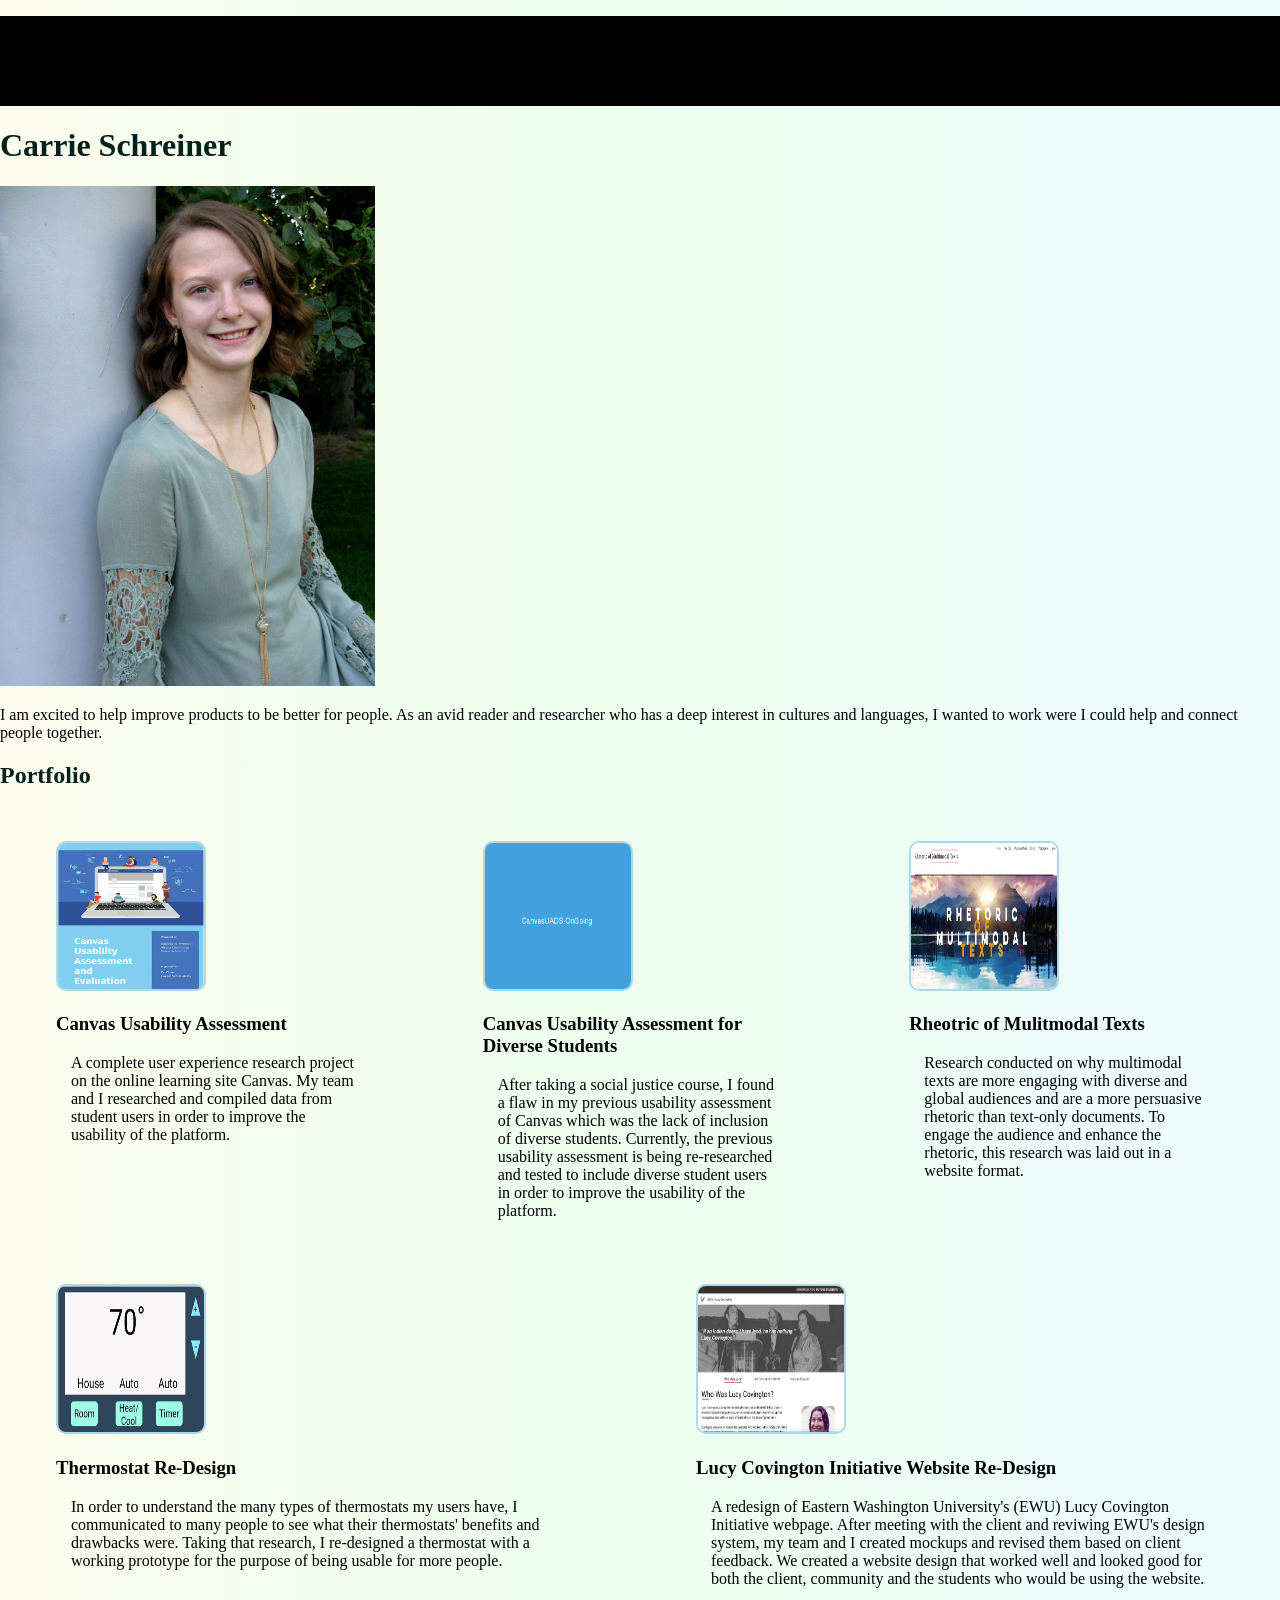
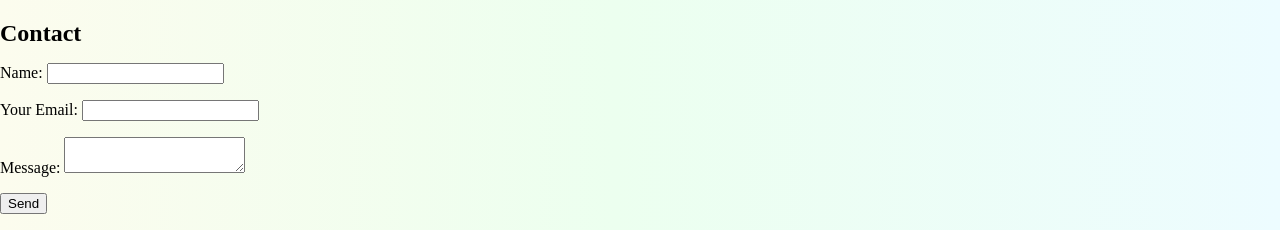
==== commit 8ea293d9: "Figcaptions added and header started Header causing issues to be black at the top but will work on t" ====
--- a/index.html
+++ b/index.html
@@ -36,6 +36,15 @@
     <link rel="stylesheet" href="/css/style.css" />
   </head>
   <body>
+  <header>
+    <ol>
+    <li>
+      About
+    </li>
+  </ol>
+</header>
+
+    <main>
     <h1>Carrie Schreiner</h1>
     <img src="/img/me.jpg" alt="Carrie Schreiner" />
     <p>
@@ -43,7 +52,66 @@
       reader and researcher who has a deep interest in cultures and languages, I
       wanted to work were I could help and connect people together.
     </p>
+  </main>
 
+  <section class="portfolio">
+    <h1>Portfolio</h1>
+
+    <div id="portfolio">
+    
+      <figure>
+        
+      <a href="/img/CanvasUA.png">
+          <img class="lg" src="/img/CanvasUA.png" />
+      </a>
+      <h3>Canvas Usability Assessment</h3>
+      <figcaption> A complete user experience research project on the online learning site Canvas. My team and I researched and compiled data from student users in order to improve the usability of the platform. </figcaption>
+    </figure>
+    
+      <!-- Image 2 -->
+      <figure>
+          
+      <a href="/img/canvasUADS.png">
+          <img class="lg" src="/img/canvasUADS.png" />
+      </a>
+      <h3>Canvas Usability Assessment for Diverse Students</h3>
+      <figcaption> After taking a social justice course, I found a flaw in my previous usability assessment of Canvas which was the lack of inclusion of diverse students. Currently, the previous usability assessment is being re-researched and tested to include diverse student users in order to improve the usability of the platform. </figcaption>
+    </figure>
+    
+      <!-- Image 3 Rhetoric of Multimodal Texts -->
+      <figure>
+          
+      <a href="/img/rhetoric.jpg">
+        <img class="lg" src="/img/rhetoric.jpg" />
+    </a>
+    <h3>Rheotric of Mulitmodal Texts</h3>
+    <figcaption> Research conducted on why multimodal texts are more engaging with diverse and global audiences and are a more persuasive rhetoric than text-only documents. To engage the audience and enhance the rhetoric, this research was laid out in a website format. </figcaption>
+    </figure>
+    
+    <!-- Image 4 Thermostat Re-design-->
+    <figure>
+        
+    <a href="/img/thermostatrd.jpg">
+      <img class="lg" src="/img/thermostatrd.jpg" />
+    </a>
+    <h3>Thermostat Re-Design</h3>
+    <figcaption> In order to understand the many types of thermostats my users have, I communicated to many people to see what their thermostats' benefits and drawbacks were. Taking that research, I re-designed a thermostat with a working prototype for the purpose of being usable for more people. </figcaption>
+    </figure>
+    
+    <!-- Image 5 -->
+    <figure>
+    
+    <a href="/img/lucycrd.png">
+      <img class="lg" src="/img/lucycrd.png" />
+    </a>
+    <h3>Lucy Covington Initiative Website Re-Design</h3>
+    <figcaption> A redesign of Eastern Washington University's (EWU) Lucy Covington Initiative webpage. After meeting with the client and reviwing EWU's design system, my team and I created mockups and revised them based on client feedback. We created a website design that worked well and looked good for both the client, community and the students who would be using the website. </figcaption>
+    </figure>
+    
+    </div>
+  </section>
+    <!-- Footer - Contact Form -->
+    <footer class="contact">
     <!-- Contact Form -->
     <h2>Contact</h2>
     <form
@@ -70,6 +138,8 @@
         <button type="submit">Send</button>
       </p>
     </form>
+  </footer>
+</div>
 
 <!-- Lightbox Gallery-->
 <!--
@@ -80,55 +150,7 @@
 </div> 
 -->
 
-<h1>Portfolio</h1>
 
-<div id="portfolio">
-
-  <figure>
-    <h2>Canvas Usability Assessment</h2>
-  <a href="/img/CanvasUA.png">
-      <img class="lg" src="/img/CanvasUA.png" />
-  </a>
-  <figcaption> This is the caption </figcaption>
-</figure>
-
-  <!-- Image 2 -->
-  <figure>
-      <h2>Canvas Usability Assessment for Diverse Students</h2>
-  <a href="/img/canvasUADS.png">
-      <img class="lg" src="/img/canvasUADS.png" />
-  </a>
-  <figcaption> This is the caption </figcaption>
-</figure>
-
-  <!-- Image 3 Rhetoric of Multimodal Texts -->
-  <figure>
-      <h2>Rheotric of Mulitmodal Texts</h2>
-  <a href="/img/rhetoric.jpg">
-    <img class="lg" src="/img/rhetoric.jpg" />
-</a>
-<figcaption> This is the caption </figcaption>
-</figure>
-
-<!-- Image 4 Thermostat Re-design-->
-<figure>
-    <h2>Thermostat Re-Design</h2>
-<a href="/img/thermostatrd.jpg">
-  <img class="lg" src="/img/thermostatrd.jpg" />
-</a>
-<figcaption> This is the caption </figcaption>
-</figure>
-
-<!-- Image 5 -->
-<figure>
-    <h2>Lucy Covington Initiative Website Re-Design</h2>
-<a href="/img/lucycrd.png">
-  <img class="lg" src="/img/lucycrd.png" />
-</a>
-<figcaption> This is the caption </figcaption>
-</figure>
-
-</div>
 <!--
   <div id="video">
 <a href="https://vimeo.com/476062378" data-poster="img/placeholder">
@@ -137,10 +159,10 @@
  -->
 
  <!-- Captions-->
-<!-- <div class="image-caption" style="display: none;">
+<div class="image-caption" style="display: none;">
     <h1>Canvas Image</h1>
   </div> 
--->
+
 
     <!-- Added in Generators-->
     <!--Lightbox Gallery Library core-->
--- a/css/style.css
+++ b/css/style.css
@@ -13,14 +13,45 @@
 h1 {
   color: var(--scary-color);
 }
+h2 {
+  margin: 0;
+}
 
+header {
+  background-color: #000000;
+  height: 90px;
+  margin: 0;
+  padding: 0;
+}
 body {
-  text-align: center;
+  height: 100%;
+  margin: 0;
+  padding: 0;
 }
 
 img {
   height: 500px;
   width: auto;
+}
+
+#portfolio {
+  display: flex;
+  flex-wrap: wrap;
+  justify-content: center;
+  align-items: top;
+}
+
+figure {
+  flex: 0.5 1 250px;
+  flex-direction: column;
+  height: auto;
+  padding: 1rem;
+  justify-content: space-between;
+}
+
+figcaption {
+  text-align: left;
+  padding: 0px 15px 0px;
 }
 
 .bg0 {
@@ -69,8 +100,8 @@
 
 .lg {
   border: 2px solid lightblue;
-  width: 100px;
-  height: 100px;
+  width: 150px;
+  height: 150px;
   border-radius: 10px;
   box-sizing: border-box;
 }
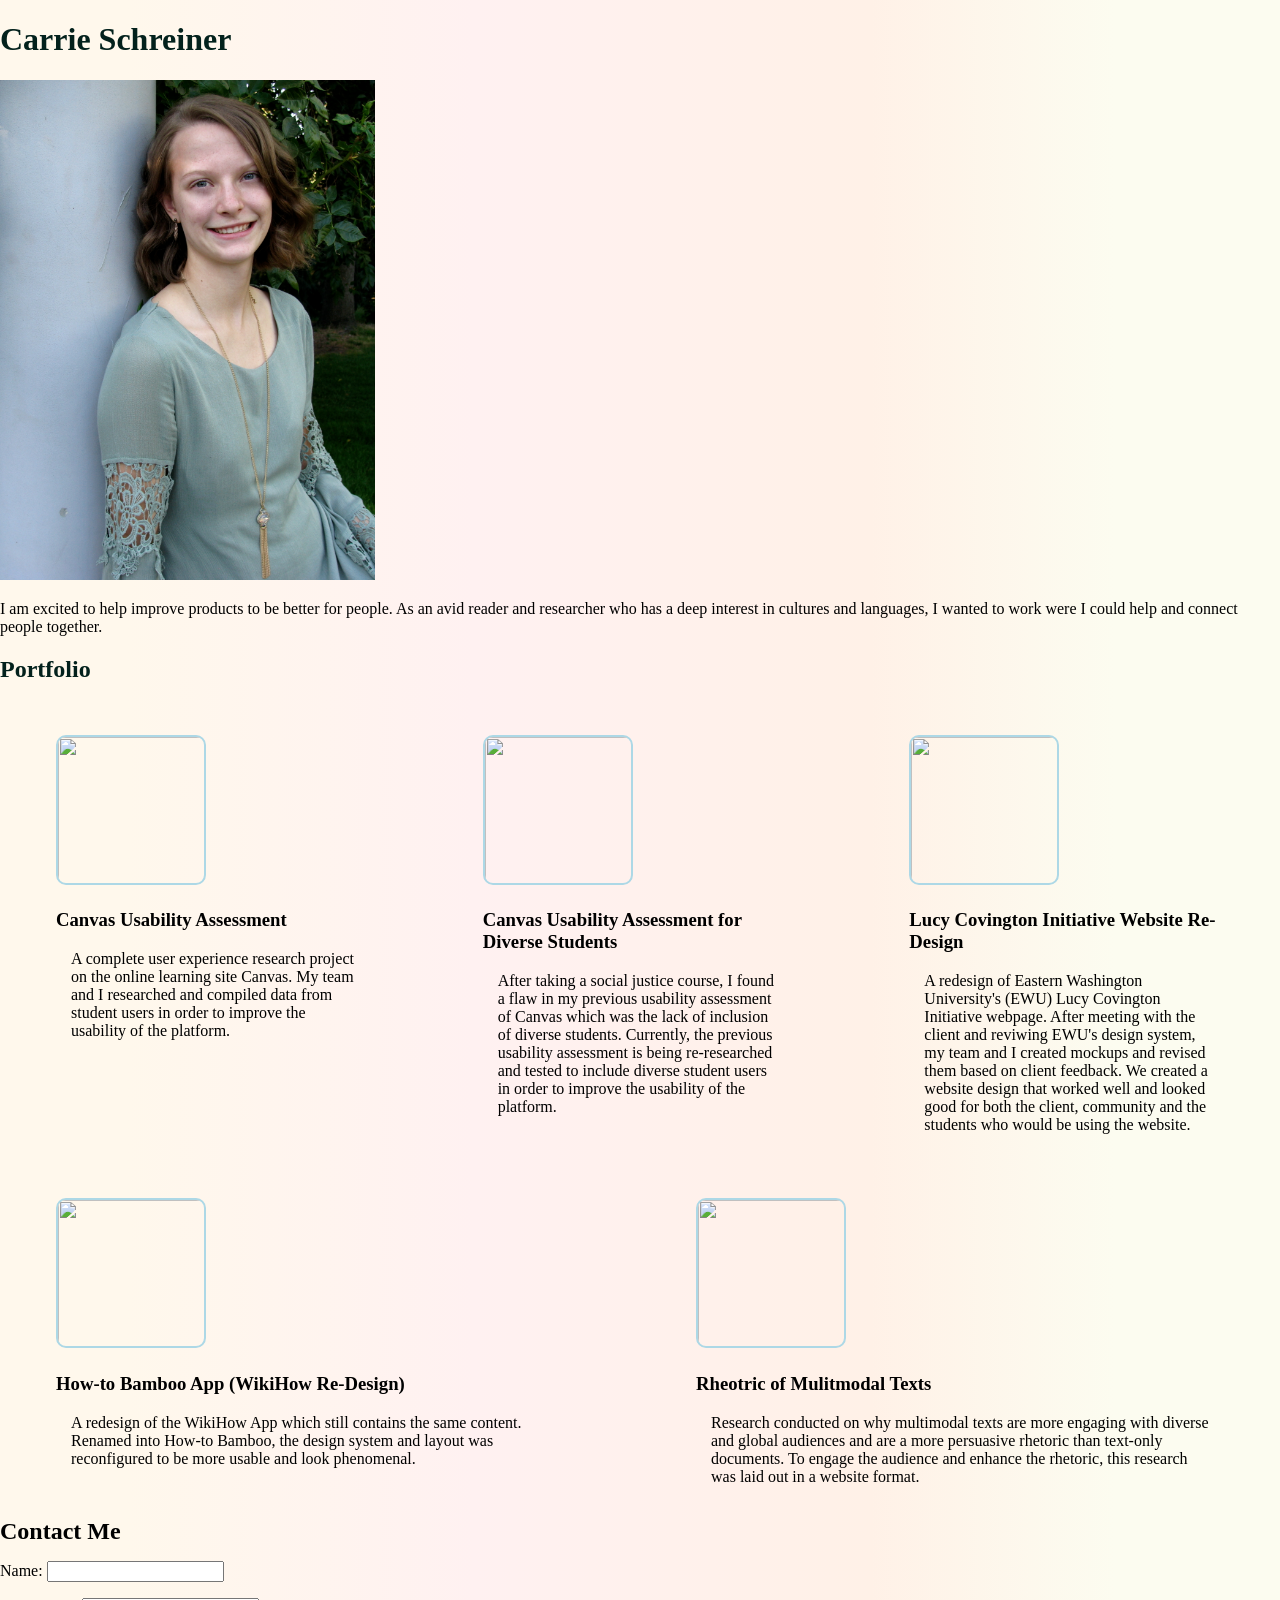
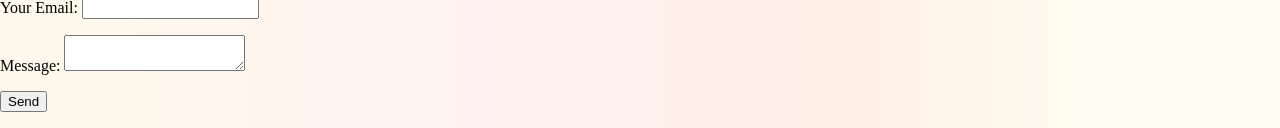
==== commit a771b923: "Proper thumbnails and full images added Added thumbnails and full images for lightbox gallery. Hopin" ====
--- a/index.html
+++ b/index.html
@@ -36,18 +36,11 @@
     <link rel="stylesheet" href="/css/style.css" />
   </head>
   <body>
-  <header>
-    <ol>
-    <li>
-      About
-    </li>
-  </ol>
-</header>
 
     <main>
-    <h1>Carrie Schreiner</h1>
-    <img src="/img/me.jpg" alt="Carrie Schreiner" />
-    <p>
+      <h1>Carrie Schreiner</h1>
+        <img id="me" src="/img/me.jpg" alt="Carrie Schreiner" />
+        <p>
       I am excited to help improve products to be better for people. As an avid
       reader and researcher who has a deep interest in cultures and languages, I
       wanted to work were I could help and connect people together.
@@ -58,62 +51,57 @@
     <h1>Portfolio</h1>
 
     <div id="portfolio">
-    
       <figure>
-        
-      <a href="/img/CanvasUA.png">
-          <img class="lg" src="/img/CanvasUA.png" />
+      <a href="/img/full-canvas.png">
+          <img class="lg" src="/img/thumb-canvas.png" />
       </a>
-      <h3>Canvas Usability Assessment</h3>
-      <figcaption> A complete user experience research project on the online learning site Canvas. My team and I researched and compiled data from student users in order to improve the usability of the platform. </figcaption>
+      <h3>Canvas Usability Assessment</h3>  
+      <figcaption> A complete user experience research project on the online learning site Canvas. My team and I researched and compiled data from student users in order to improve the usability of the platform.  </figcaption>
     </figure>
     
       <!-- Image 2 -->
       <figure>
           
-      <a href="/img/canvasUADS.png">
-          <img class="lg" src="/img/canvasUADS.png" />
+      <a href="/img/full-canvasds.png">
+          <img class="lg" src="/img/thumb-canvasds.png" />
       </a>
       <h3>Canvas Usability Assessment for Diverse Students</h3>
       <figcaption> After taking a social justice course, I found a flaw in my previous usability assessment of Canvas which was the lack of inclusion of diverse students. Currently, the previous usability assessment is being re-researched and tested to include diverse student users in order to improve the usability of the platform. </figcaption>
     </figure>
     
-      <!-- Image 3 Rhetoric of Multimodal Texts -->
-      <figure>
-          
-      <a href="/img/rhetoric.jpg">
-        <img class="lg" src="/img/rhetoric.jpg" />
-    </a>
-    <h3>Rheotric of Mulitmodal Texts</h3>
-    <figcaption> Research conducted on why multimodal texts are more engaging with diverse and global audiences and are a more persuasive rhetoric than text-only documents. To engage the audience and enhance the rhetoric, this research was laid out in a website format. </figcaption>
-    </figure>
-    
-    <!-- Image 4 Thermostat Re-design-->
-    <figure>
-        
-    <a href="/img/thermostatrd.jpg">
-      <img class="lg" src="/img/thermostatrd.jpg" />
-    </a>
-    <h3>Thermostat Re-Design</h3>
-    <figcaption> In order to understand the many types of thermostats my users have, I communicated to many people to see what their thermostats' benefits and drawbacks were. Taking that research, I re-designed a thermostat with a working prototype for the purpose of being usable for more people. </figcaption>
-    </figure>
-    
-    <!-- Image 5 -->
+    <!-- Figure 3: Lucy Covington Redesign -->
     <figure>
     
-    <a href="/img/lucycrd.png">
-      <img class="lg" src="/img/lucycrd.png" />
-    </a>
-    <h3>Lucy Covington Initiative Website Re-Design</h3>
-    <figcaption> A redesign of Eastern Washington University's (EWU) Lucy Covington Initiative webpage. After meeting with the client and reviwing EWU's design system, my team and I created mockups and revised them based on client feedback. We created a website design that worked well and looked good for both the client, community and the students who would be using the website. </figcaption>
+      <a href="/img/full-lucy.png">
+        <img class="lg" src="/img/thumb-lucy.png" />
+      </a>
+      <h3>Lucy Covington Initiative Website Re-Design</h3>
+      <figcaption> A redesign of Eastern Washington University's (EWU) Lucy Covington Initiative webpage. After meeting with the client and reviwing EWU's design system, my team and I created mockups and revised them based on client feedback. We created a website design that worked well and looked good for both the client, community and the students who would be using the website. </figcaption>
+      </figure>
+    
+ <!-- Figure 4: WikiHow App Re-design-->
+ <figure>
+    <a href="/img/full-bamboo.png">
+      <img class="lg" src="/img/thumb-bamboo.png"/></a>
+ <h3>How-to Bamboo App (WikiHow Re-Design)</h3>
+  <figcaption> A redesign of the WikiHow App which still contains the same content. Renamed into How-to Bamboo, the design system and layout was reconfigured to be more usable and look phenomenal.  </figcaption>
     </figure>
-    
+
+  <!-- Figure 5 Rhetoric of Multimodal Texts -->
+  <figure>
+    <a href="/img/full-rhetoric.png">
+      <img class="lg" src="/img/thumb-rhetoric.png"/>
+  </a>
+  <h3>Rheotric of Mulitmodal Texts</h3>
+  <figcaption> Research conducted on why multimodal texts are more engaging with diverse and global audiences and are a more persuasive rhetoric than text-only documents. To engage the audience and enhance the rhetoric, this research was laid out in a website format. </figcaption>
+  </figure>
     </div>
+
   </section>
     <!-- Footer - Contact Form -->
     <footer class="contact">
     <!-- Contact Form -->
-    <h2>Contact</h2>
+    <h2>Contact Me</h2>
     <form
       name="Contact Form"
       method="POST"
@@ -132,6 +120,7 @@
         <label>Message: <textarea name="message"></textarea></label>
       </p>
       <p>
+        
 <div data-netlify-recaptcha="true"></div>
       </p>
       <p>
@@ -171,9 +160,9 @@
    <!-- Lightbox Gallery Library plugins-->
    <script src="/js/lg-thumbnail.min.js"></script>
    <script src="/js/lg-fullscreen.min.js"></script>
-   <!-- <script src="js/lg-video.min.js"></script> -->
+   <!--<script src="js/lg-video.min.js"></script> -->
  
    <!--Our scripts-->
    <script src="js/scripts.js"></script>
-  </body>
+</body>
 </html>
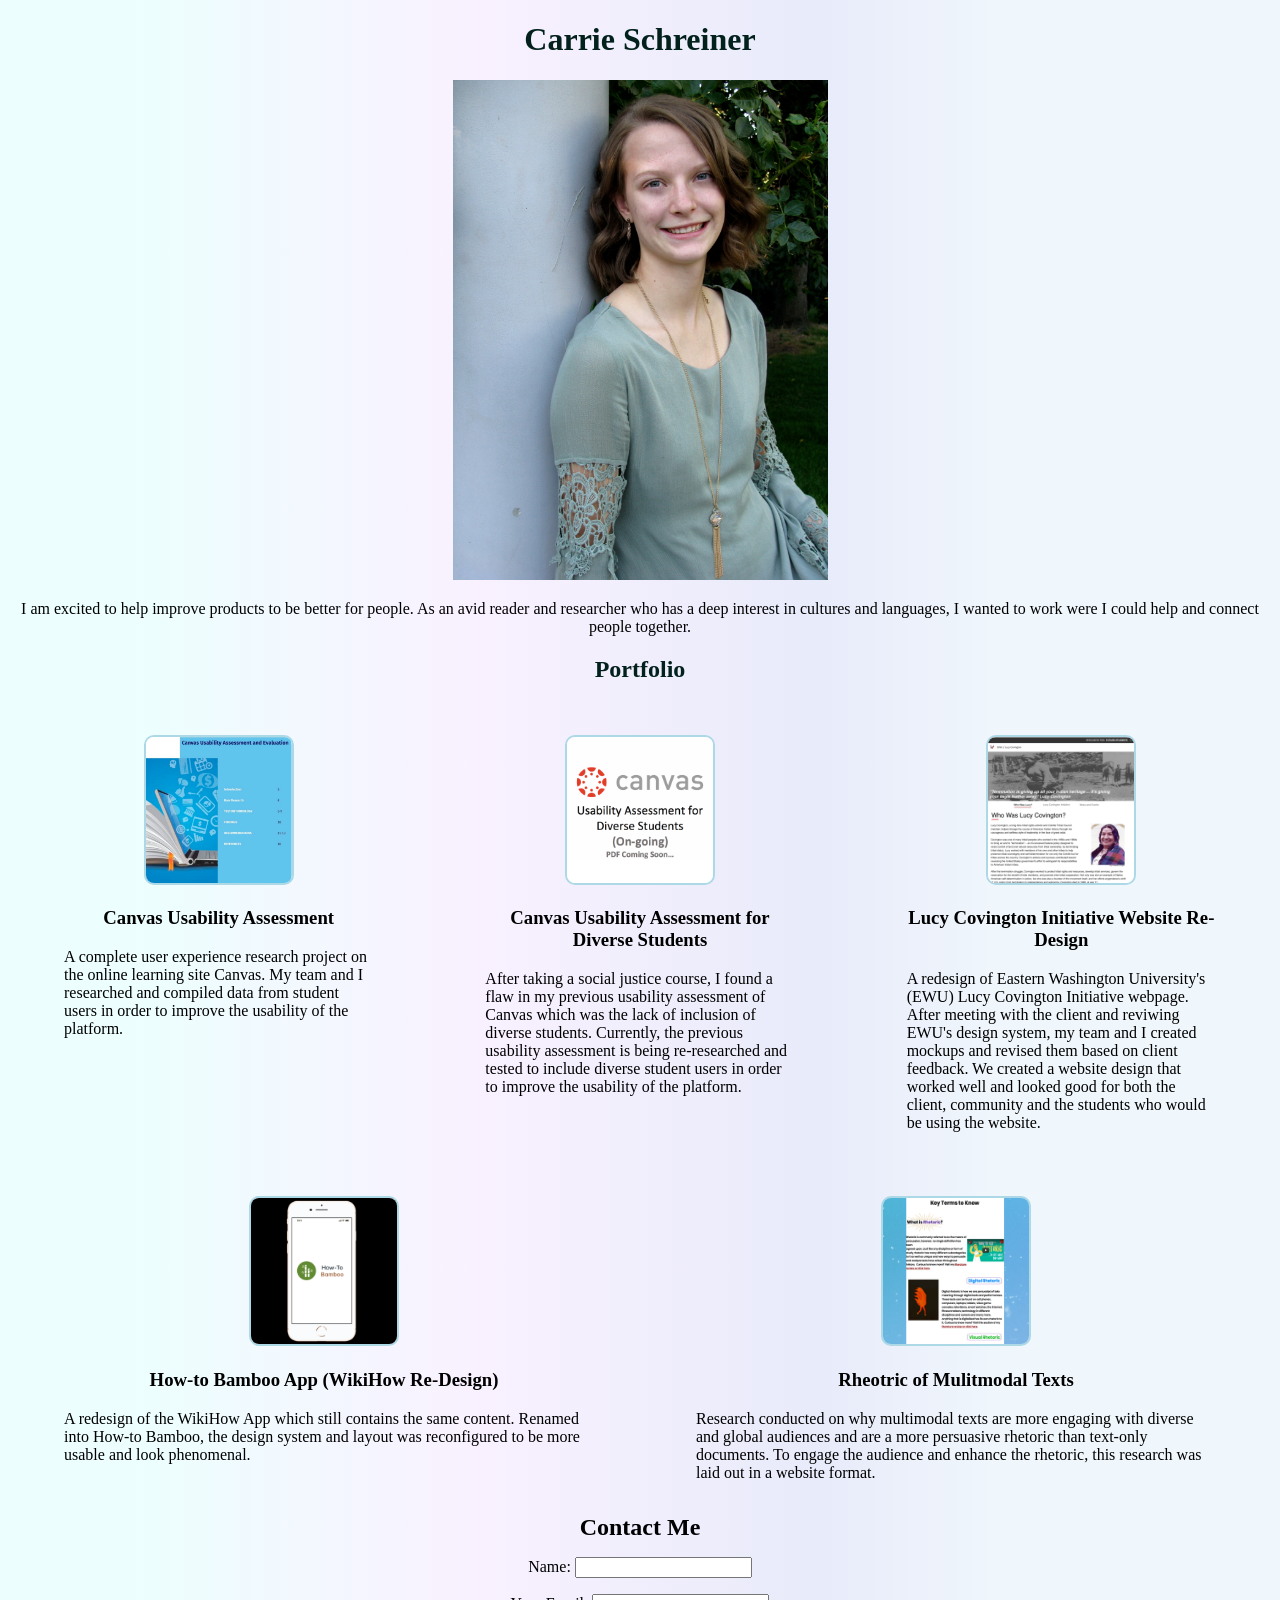
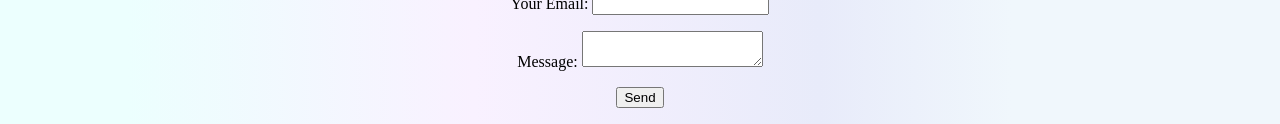
==== commit 665f45a8: "Added captions and fixed lightbox gallery issue" ====
--- a/index.html
+++ b/index.html
@@ -52,7 +52,7 @@
 
     <div id="portfolio">
       <figure>
-      <a href="/img/full-canvas.png">
+      <a href="/img/full-canvas.png" data-sub-html="#caption1">
           <img class="lg" src="/img/thumb-canvas.png" />
       </a>
       <h3>Canvas Usability Assessment</h3>  
@@ -72,7 +72,7 @@
     <!-- Figure 3: Lucy Covington Redesign -->
     <figure>
     
-      <a href="/img/full-lucy.png">
+      <a href="/img/full-lucy.png" data-sub-html="#caption2">
         <img class="lg" src="/img/thumb-lucy.png" />
       </a>
       <h3>Lucy Covington Initiative Website Re-Design</h3>
@@ -81,7 +81,7 @@
     
  <!-- Figure 4: WikiHow App Re-design-->
  <figure>
-    <a href="/img/full-bamboo.png">
+    <a href="/img/full-bamboo.png" data-sub-html="#caption3">
       <img class="lg" src="/img/thumb-bamboo.png"/></a>
  <h3>How-to Bamboo App (WikiHow Re-Design)</h3>
   <figcaption> A redesign of the WikiHow App which still contains the same content. Renamed into How-to Bamboo, the design system and layout was reconfigured to be more usable and look phenomenal.  </figcaption>
@@ -89,7 +89,7 @@
 
   <!-- Figure 5 Rhetoric of Multimodal Texts -->
   <figure>
-    <a href="/img/full-rhetoric.png">
+    <a href="/img/full-rhetoric.png" data-sub-html="#caption4">
       <img class="lg" src="/img/thumb-rhetoric.png"/>
   </a>
   <h3>Rheotric of Mulitmodal Texts</h3>
@@ -148,10 +148,18 @@
  -->
 
  <!-- Captions-->
-<div class="image-caption" style="display: none;">
-    <h1>Canvas Image</h1>
+<div id="caption1" style="display: none;">
+    <h3>Image of the Canvas PDF</h3>
   </div> 
-
+  <div id="caption2" style="display: none;">
+    <h3> Image of the first page of the Lucy Covington Initiative Website </h3>
+  </div> 
+  <div id="caption3" style="display: none;">
+    <h3> Image of the search page of the How-To Bamboo App </h3>
+  </div> 
+  <div id="caption4" style="display: none;">
+    <h3> Image of the first page of the Rheotric of Multimodal Texts Website </h3>
+  </div> 
 
     <!-- Added in Generators-->
     <!--Lightbox Gallery Library core-->
--- a/css/style.css
+++ b/css/style.css
@@ -17,21 +17,13 @@
   margin: 0;
 }
 
-header {
-  background-color: #000000;
-  height: 90px;
-  margin: 0;
-  padding: 0;
-}
-body {
-  height: 100%;
-  margin: 0;
-  padding: 0;
+#me {
+  width: auto;
+  height: 500px;
 }
 
-img {
-  height: 500px;
-  width: auto;
+body {
+  text-align: center;
 }
 
 #portfolio {
@@ -39,6 +31,11 @@
   flex-wrap: wrap;
   justify-content: center;
   align-items: top;
+}
+
+a {
+  position: relative;
+  horizontal-align: center;
 }
 
 figure {
@@ -51,7 +48,6 @@
 
 figcaption {
   text-align: left;
-  padding: 0px 15px 0px;
 }
 
 .bg0 {
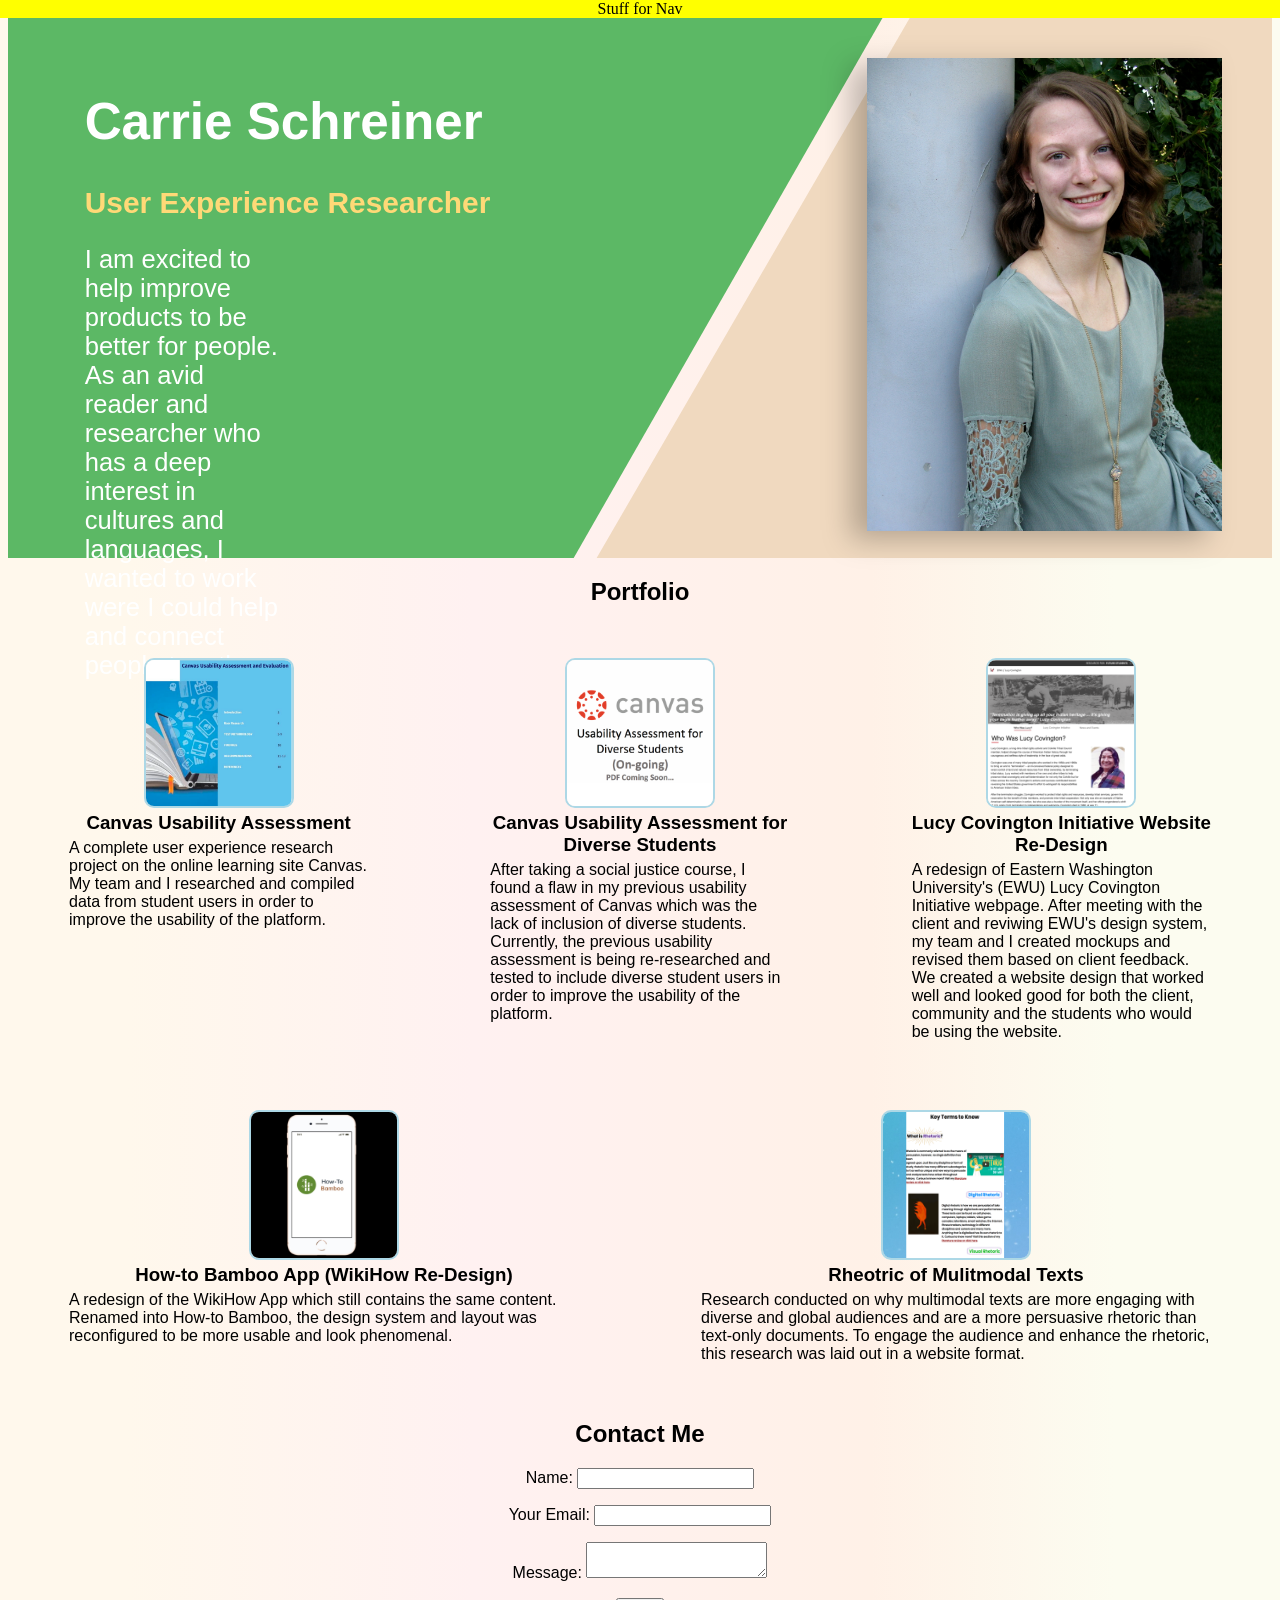
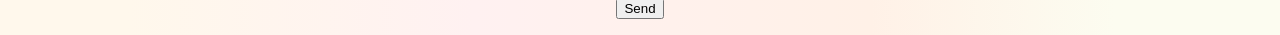
==== commit dfa90359: "Background + Responsive Image and Font Added in the <main> background and made the "me" image and <m" ====
--- a/index.html
+++ b/index.html
@@ -36,16 +36,26 @@
     <link rel="stylesheet" href="/css/style.css" />
   </head>
   <body>
+    
+      <main>
 
-    <main>
-      <h1>Carrie Schreiner</h1>
-        <img id="me" src="/img/me.jpg" alt="Carrie Schreiner" />
-        <p>
-      I am excited to help improve products to be better for people. As an avid
-      reader and researcher who has a deep interest in cultures and languages, I
-      wanted to work were I could help and connect people together.
-    </p>
-  </main>
+          <nav>
+            Stuff for Nav
+          </nav>
+    
+          <header>
+    
+              <img id="me" src="/img/me.jpg" alt="Carrie Schreiner" />
+         
+              <h1>Carrie Schreiner</h1>
+              <h3>User Experience Researcher</h3>    
+            <p>
+            I am excited to help improve products to be better for people. As an avid
+            reader and researcher who has a deep interest in cultures and languages, I
+            wanted to work were I could help and connect people together.
+          </p>
+    
+          </header>
 
   <section class="portfolio">
     <h1>Portfolio</h1>
@@ -172,5 +182,6 @@
  
    <!--Our scripts-->
    <script src="js/scripts.js"></script>
-</body>
+</main>
+  </body>
 </html>
--- a/css/style.css
+++ b/css/style.css
@@ -1,10 +1,24 @@
+/*Go get Overpass Black 900 font for h1*/
+<style>
+@import url('https://fonts.googleapis.com/css2?family=Overpass:wght@900&display=swap');
+
+/*Go get Syne Regular 400 font for h2*/
+@import url('https://fonts.googleapis.com/css2?family=Syne:wght@500&display=swap');
+
+/*Go get Syne Regular 400 font for h3*/
+@import url('https://fonts.googleapis.com/css2?family=Syne&display=swap');
+
+/*Go get Nunito Regular 400 font for h3*/
+@import url('https://fonts.googleapis.com/css2?family=Nunito+Sans&display=swap');
+</style>
+
 /* :root is equivalent to `html` with a higher specificity */
 
 /* Variables defined here
   Style Guide in Code!!!
 */
 :root {
-  --scary-color: #03211c;
+  --scary-color: #238bc7;
   --fun-color: blueviolet;
   --light-mode: #ddd;
   --dark-mode: #333;
@@ -12,9 +26,78 @@
 
 h1 {
   color: var(--scary-color);
-}
-h2 {
+  font-family: 'Overpass', sans-serif;
+}
+
+h2{
+  font-family: 'Syne', sans-serif;
+  font-weight: 700;
+}
+
+h3 {
   margin: 0;
+  font-family: 'Syne', sans-serif;
+  font-weight: 600;
+}
+
+p {
+  font-family: 'Nunito Sans', sans-serif;
+}
+
+figcaption{
+  font-family: 'Nunito Sans', sans-serif;
+  weight: 400;
+  padding: 5px;
+}
+
+nav {
+  /* "sticky" or "fixed" */
+  position: fixed; 
+  background: yellow;
+  top: 0;
+  left: 0;
+  width: 100%;
+  z-index: 2;
+}
+
+header {
+  background-image: url(/img/background.svg);
+  background-repeat: no-repeat;
+  background-size: 100%;
+  text-align: left;
+  padding-left: 3em;
+  padding-top: 50px;
+  height: 500px;
+  font-size: calc(12px + (30 - 12) * ((100vw - 300px) / (1600 - 300)));
+  position: relative;
+  z-index: 0;
+}
+
+header img {
+  position: absolute; 
+  bottom: 100;
+  right: 0;
+  z-index: -1;
+
+  padding-right: 50px;
+
+  filter: drop-shadow(-16px 8px 14px rgba(0, 0, 0, 0.25));
+}
+
+header h1 {
+  color: white;
+  /*font-size: 60px;*/
+}
+
+header h3 {
+  color:#FFD977;
+  /*font-size: 21px;*/
+}
+
+header p {
+  width: 200px;
+  color: white;
+ /* font-size: 21px;*/
 }
 
 #me {
@@ -115,3 +198,56 @@
 /* Custon Gallery */
 .jg-backdrop.in {
 }
+
+
+/*image resizing for about section*/
+@media screen and (min-width: 300px) {
+  #me {
+    width: 120px;
+  }
+}
+@media screen and (min-width: 400px) {
+  #me {
+    width: 150px;
+  }
+}
+
+@media screen and (min-width: 500px) {
+  #me {
+    width: 180px;
+  }
+}
+@media screen and (min-width: 600px) {
+  #me {
+    width: 210px;
+  }
+}
+
+@media screen and (min-width: 700px) {
+  #me {
+    width: 240px;
+  }
+}
+@media screen and (min-width: 800px) {
+  #me {
+    width: 270px;
+  }
+}
+@media screen and (min-width: 900px) {
+  #me {
+    width: 300px;
+  }
+}
+@media screen and (min-width: 1024px) {
+  #me {
+    width: 330px;
+  }
+}
+@media screen and (min-width: 1025px) {
+  #me {
+    width: 355px;
+  }
+}
+#me {
+  height: auto;
+}
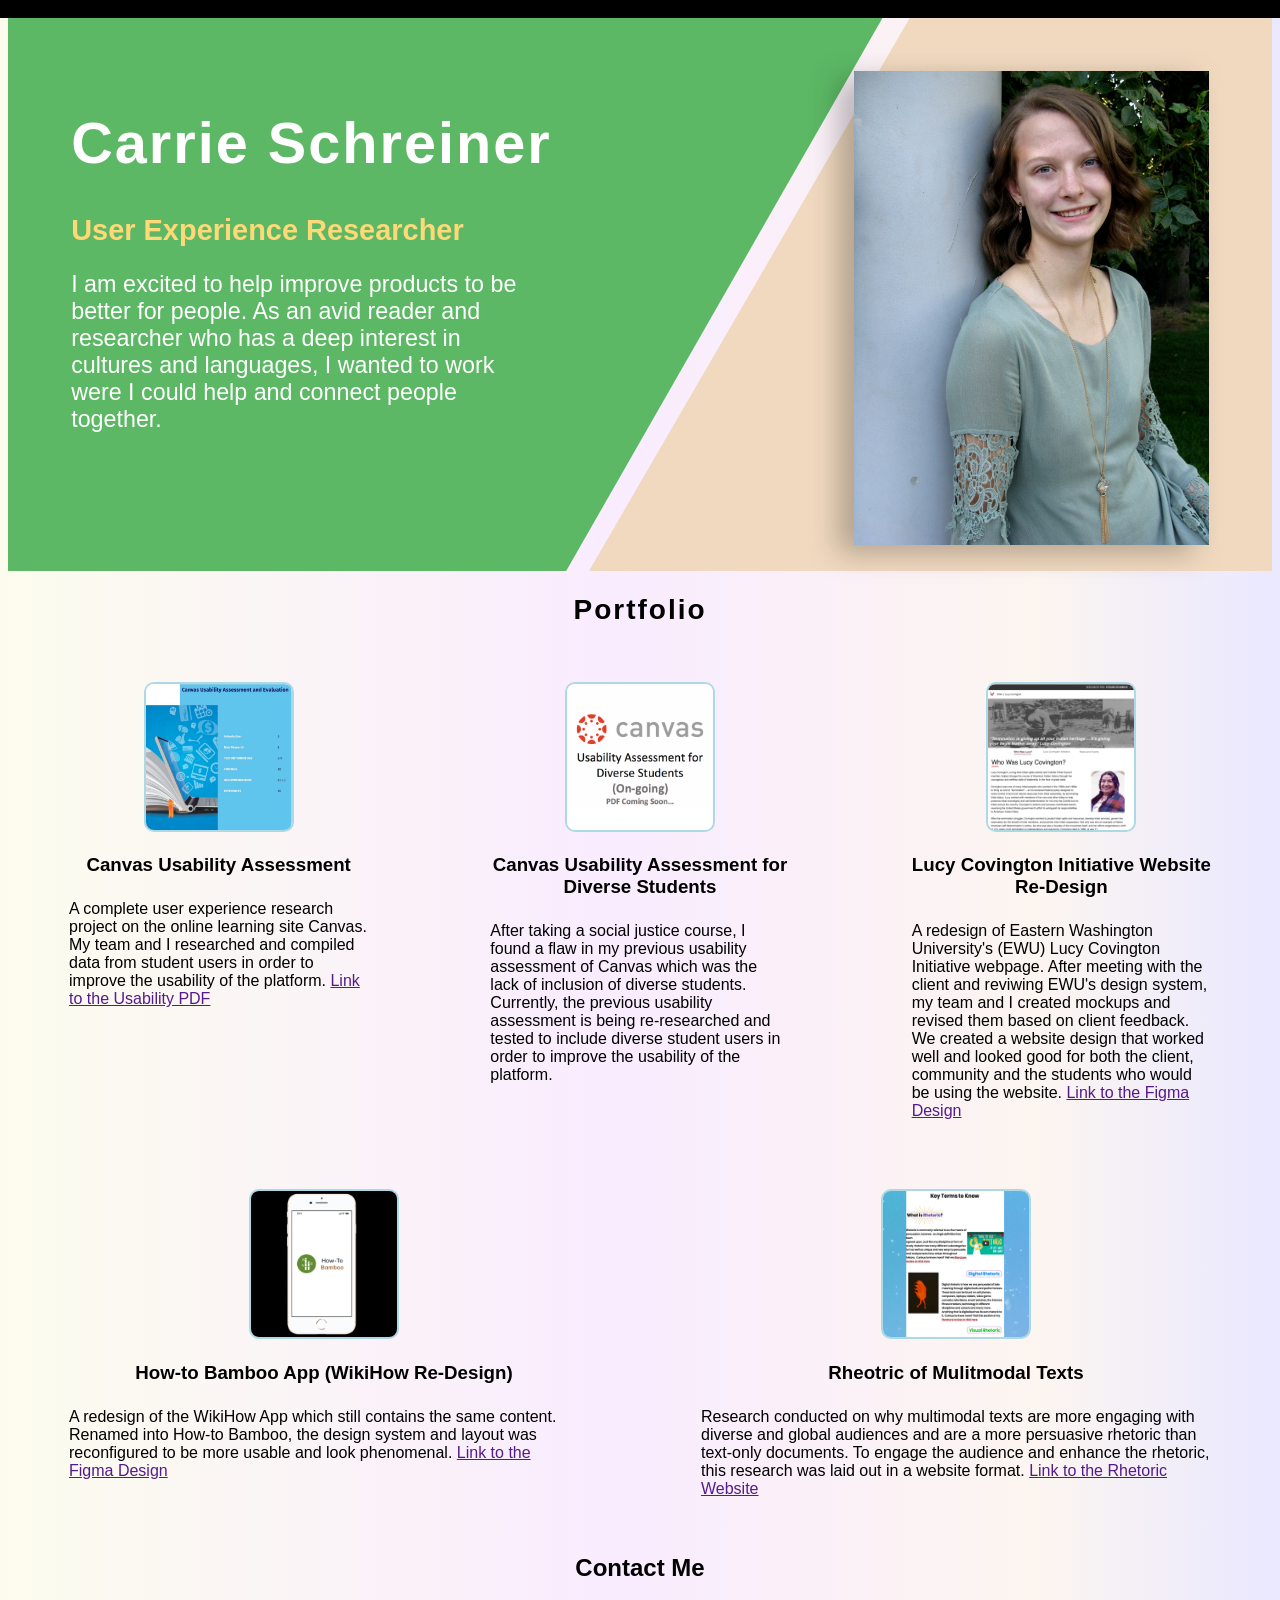
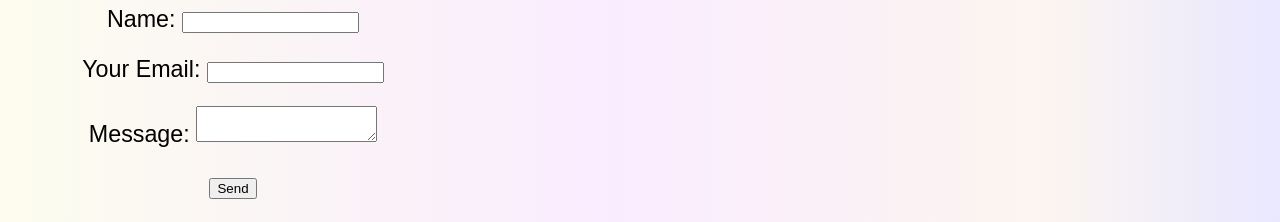
==== commit 2467ccad: "Responsive text and text hierarchy continued" ====
--- a/index.html
+++ b/index.html
@@ -48,7 +48,7 @@
               <img id="me" src="/img/me.jpg" alt="Carrie Schreiner" />
          
               <h1>Carrie Schreiner</h1>
-              <h3>User Experience Researcher</h3>    
+              <h4>User Experience Researcher</h4>    
             <p>
             I am excited to help improve products to be better for people. As an avid
             reader and researcher who has a deep interest in cultures and languages, I
@@ -62,17 +62,17 @@
 
     <div id="portfolio">
       <figure>
-      <a href="/img/full-canvas.png" data-sub-html="#caption1">
+      <a class="lglink" href="/img/full-canvas.png" data-sub-html="#caption1">
           <img class="lg" src="/img/thumb-canvas.png" />
       </a>
       <h3>Canvas Usability Assessment</h3>  
-      <figcaption> A complete user experience research project on the online learning site Canvas. My team and I researched and compiled data from student users in order to improve the usability of the platform.  </figcaption>
+      <figcaption> A complete user experience research project on the online learning site Canvas. My team and I researched and compiled data from student users in order to improve the usability of the platform. <a href="">Link to the Usability PDF</a> </figcaption>
     </figure>
     
       <!-- Image 2 -->
       <figure>
           
-      <a href="/img/full-canvasds.png">
+      <a class="lglink" href="/img/full-canvasds.png">
           <img class="lg" src="/img/thumb-canvasds.png" />
       </a>
       <h3>Canvas Usability Assessment for Diverse Students</h3>
@@ -82,28 +82,28 @@
     <!-- Figure 3: Lucy Covington Redesign -->
     <figure>
     
-      <a href="/img/full-lucy.png" data-sub-html="#caption2">
+      <a class="lglink" href="/img/full-lucy.png" data-sub-html="#caption2">
         <img class="lg" src="/img/thumb-lucy.png" />
       </a>
       <h3>Lucy Covington Initiative Website Re-Design</h3>
-      <figcaption> A redesign of Eastern Washington University's (EWU) Lucy Covington Initiative webpage. After meeting with the client and reviwing EWU's design system, my team and I created mockups and revised them based on client feedback. We created a website design that worked well and looked good for both the client, community and the students who would be using the website. </figcaption>
+      <figcaption> A redesign of Eastern Washington University's (EWU) Lucy Covington Initiative webpage. After meeting with the client and reviwing EWU's design system, my team and I created mockups and revised them based on client feedback. We created a website design that worked well and looked good for both the client, community and the students who would be using the website. <a href="">Link to the Figma Design</a> </figcaption>
       </figure>
     
  <!-- Figure 4: WikiHow App Re-design-->
  <figure>
-    <a href="/img/full-bamboo.png" data-sub-html="#caption3">
+    <a class="lglink" href="/img/full-bamboo.png" data-sub-html="#caption3">
       <img class="lg" src="/img/thumb-bamboo.png"/></a>
  <h3>How-to Bamboo App (WikiHow Re-Design)</h3>
-  <figcaption> A redesign of the WikiHow App which still contains the same content. Renamed into How-to Bamboo, the design system and layout was reconfigured to be more usable and look phenomenal.  </figcaption>
+  <figcaption> A redesign of the WikiHow App which still contains the same content. Renamed into How-to Bamboo, the design system and layout was reconfigured to be more usable and look phenomenal. <a href="">Link to the Figma Design</a> </figcaption>
     </figure>
 
   <!-- Figure 5 Rhetoric of Multimodal Texts -->
   <figure>
-    <a href="/img/full-rhetoric.png" data-sub-html="#caption4">
+    <a class="lglink" href="/img/full-rhetoric.png" data-sub-html="#caption4">
       <img class="lg" src="/img/thumb-rhetoric.png"/>
   </a>
   <h3>Rheotric of Mulitmodal Texts</h3>
-  <figcaption> Research conducted on why multimodal texts are more engaging with diverse and global audiences and are a more persuasive rhetoric than text-only documents. To engage the audience and enhance the rhetoric, this research was laid out in a website format. </figcaption>
+  <figcaption> Research conducted on why multimodal texts are more engaging with diverse and global audiences and are a more persuasive rhetoric than text-only documents. To engage the audience and enhance the rhetoric, this research was laid out in a website format. <a href="">Link to the Rhetoric Website</a></figcaption>
   </figure>
     </div>
 
@@ -118,22 +118,22 @@
       data-netlify="true"
       action="/thanks.html"
     >
-      <p>
+      <p class="form">
         <label>Name: <input type="text" name="name" required/></label>
       </p>
 
-      <p>
+      <p class="form">
         <label>Your Email: <input type="email" name="email" required/></label>
       </p>
 
-      <p>
+      <p class="form">
         <label>Message: <textarea name="message"></textarea></label>
       </p>
       <p>
         
 <div data-netlify-recaptcha="true"></div>
       </p>
-      <p>
+      <p class="form">
         <button type="submit">Send</button>
       </p>
     </form>
--- a/css/style.css
+++ b/css/style.css
@@ -5,10 +5,13 @@
 /*Go get Syne Regular 400 font for h2*/
 @import url('https://fonts.googleapis.com/css2?family=Syne:wght@500&display=swap');
 
-/*Go get Syne Regular 400 font for h3*/
+/*Go get Syne Regular 400 font for h3 & h4*/
 @import url('https://fonts.googleapis.com/css2?family=Syne&display=swap');
 
-/*Go get Nunito Regular 400 font for h3*/
+/*Go get Syne Regular 400 font for h4*/
+@import url('https://fonts.googleapis.com/css2?family=Syne:wght@600&display=swap');
+
+/*Go get Nunito Regular 400 font for p*/
 @import url('https://fonts.googleapis.com/css2?family=Nunito+Sans&display=swap');
 </style>
 
@@ -27,6 +30,8 @@
 h1 {
   color: var(--scary-color);
   font-family: 'Overpass', sans-serif;
+  letter-spacing: 2px;
+  font-size: 28px;
 }
 
 h2{
@@ -34,14 +39,24 @@
   font-weight: 700;
 }
 
-h3 {
+h3{
+  font-family: 'Syne', sans-serif;
+  font-weight: 600;
+  color: #000000;
+}
+
+h4 {
   margin: 0;
   font-family: 'Syne', sans-serif;
   font-weight: 600;
+  font-size: 12px;
 }
 
 p {
   font-family: 'Nunito Sans', sans-serif;
+  font-size: 12px;
+  width: 300px;
+  color: white;
 }
 
 figcaption{
@@ -53,7 +68,7 @@
 nav {
   /* "sticky" or "fixed" */
   position: fixed; 
-  background: yellow;
+  background: black;
   top: 0;
   left: 0;
   width: 100%;
@@ -63,12 +78,12 @@
 header {
   background-image: url(/img/background.svg);
   background-repeat: no-repeat;
-  background-size: 100%;
+  background-size: 100% auto;
   text-align: left;
-  padding-left: 3em;
-  padding-top: 50px;
+  padding-left: 5%;
+  padding-top: 5%;
   height: 500px;
-  font-size: calc(12px + (30 - 12) * ((100vw - 300px) / (1600 - 300)));
+  /*font-size: calc(12px + (30 - 12) * ((100vw - 300px) / (1600 - 300)));*/
   position: relative;
   z-index: 0;
 }
@@ -78,26 +93,21 @@
   bottom: 100;
   right: 0;
   z-index: -1;
-
-  padding-right: 50px;
+  padding-right: 5%;
 
   filter: drop-shadow(-16px 8px 14px rgba(0, 0, 0, 0.25));
 }
 
 header h1 {
   color: white;
+  padding-bottom: 0px;
   /*font-size: 60px;*/
 }
 
-header h3 {
+header h4 {
   color:#FFD977;
+  padding-top: 0px;
   /*font-size: 21px;*/
-}
-
-header p {
-  width: 200px;
-  color: white;
- /* font-size: 21px;*/
 }
 
 #me {
@@ -131,6 +141,11 @@
 
 figcaption {
   text-align: left;
+}
+
+.form {
+  color: black;
+  
 }
 
 .bg0 {
@@ -199,48 +214,109 @@
 .jg-backdrop.in {
 }
 
-
-/*image resizing for about section*/
+/*font resizing or h1*/
+@media screen and (min-width: 320px) {
+  header h1 {
+    font-size: calc(28px + 21 * ((100vw - 320px) / 680));
+  }
+}
+@media screen and (min-width: 1500px) {
+  header h1 {
+    font-size: 70px;
+  }
+}
+/*font resizing or h4*/
+@media screen and (min-width: 320px) {
+  h4 {
+    font-size: calc(12px + 12 * ((100vw - 320px) / 680));
+  }
+}
+@media screen and (min-width: 1500px) {
+  h4 {
+    font-size: 25px;
+  }
+}
+/*font resizing or p*/
+@media screen and (min-width: 320px) {
+  p {
+    font-size: calc(12px + 8 * ((100vw - 320px) / 680));
+  }
+}
+@media screen and (min-width: 1500px) {
+  p {
+    font-size: 20px;
+  }
+}
+
+/*width resizing for p*/
 @media screen and (min-width: 300px) {
+  p {
+    width: 220px;
+  }
+}
+@media screen and (min-width: 650px) {
+  p {
+    width: 300px;
+  }
+}
+@media screen and (min-width: 1000px) {
+  p {
+    width: 450px;
+  }
+}
+
+@media screen and (min-width: 1500px) {
+  p {
+    width: 620px;
+  }
+}
+
+/*image resizing for <main> section*/
+@media screen and (min-width: 300px) {
   #me {
     width: 120px;
   }
 }
-@media screen and (min-width: 400px) {
-  #me {
-    width: 150px;
+@media screen and (min-width: 370px) {
+  #me {
+    width: 140px;
+  }
+}
+@media screen and (min-width: 430px) {
+  #me {
+    width: 160px;
   }
 }
 
 @media screen and (min-width: 500px) {
   #me {
-    width: 180px;
-  }
-}
-@media screen and (min-width: 600px) {
-  #me {
-    width: 210px;
+    width: 190px;
+  }
+}
+@media screen and (min-width: 620px) {
+  #me {
+    width: 220px;
   }
 }
 
 @media screen and (min-width: 700px) {
   #me {
-    width: 240px;
+    width: 250px;
   }
 }
 @media screen and (min-width: 800px) {
   #me {
-    width: 270px;
+    width: 290px;
   }
 }
 @media screen and (min-width: 900px) {
   #me {
-    width: 300px;
+    width: 310px;
   }
 }
 @media screen and (min-width: 1024px) {
   #me {
-    width: 330px;
+    width: 340px;
   }
 }
 @media screen and (min-width: 1025px) {
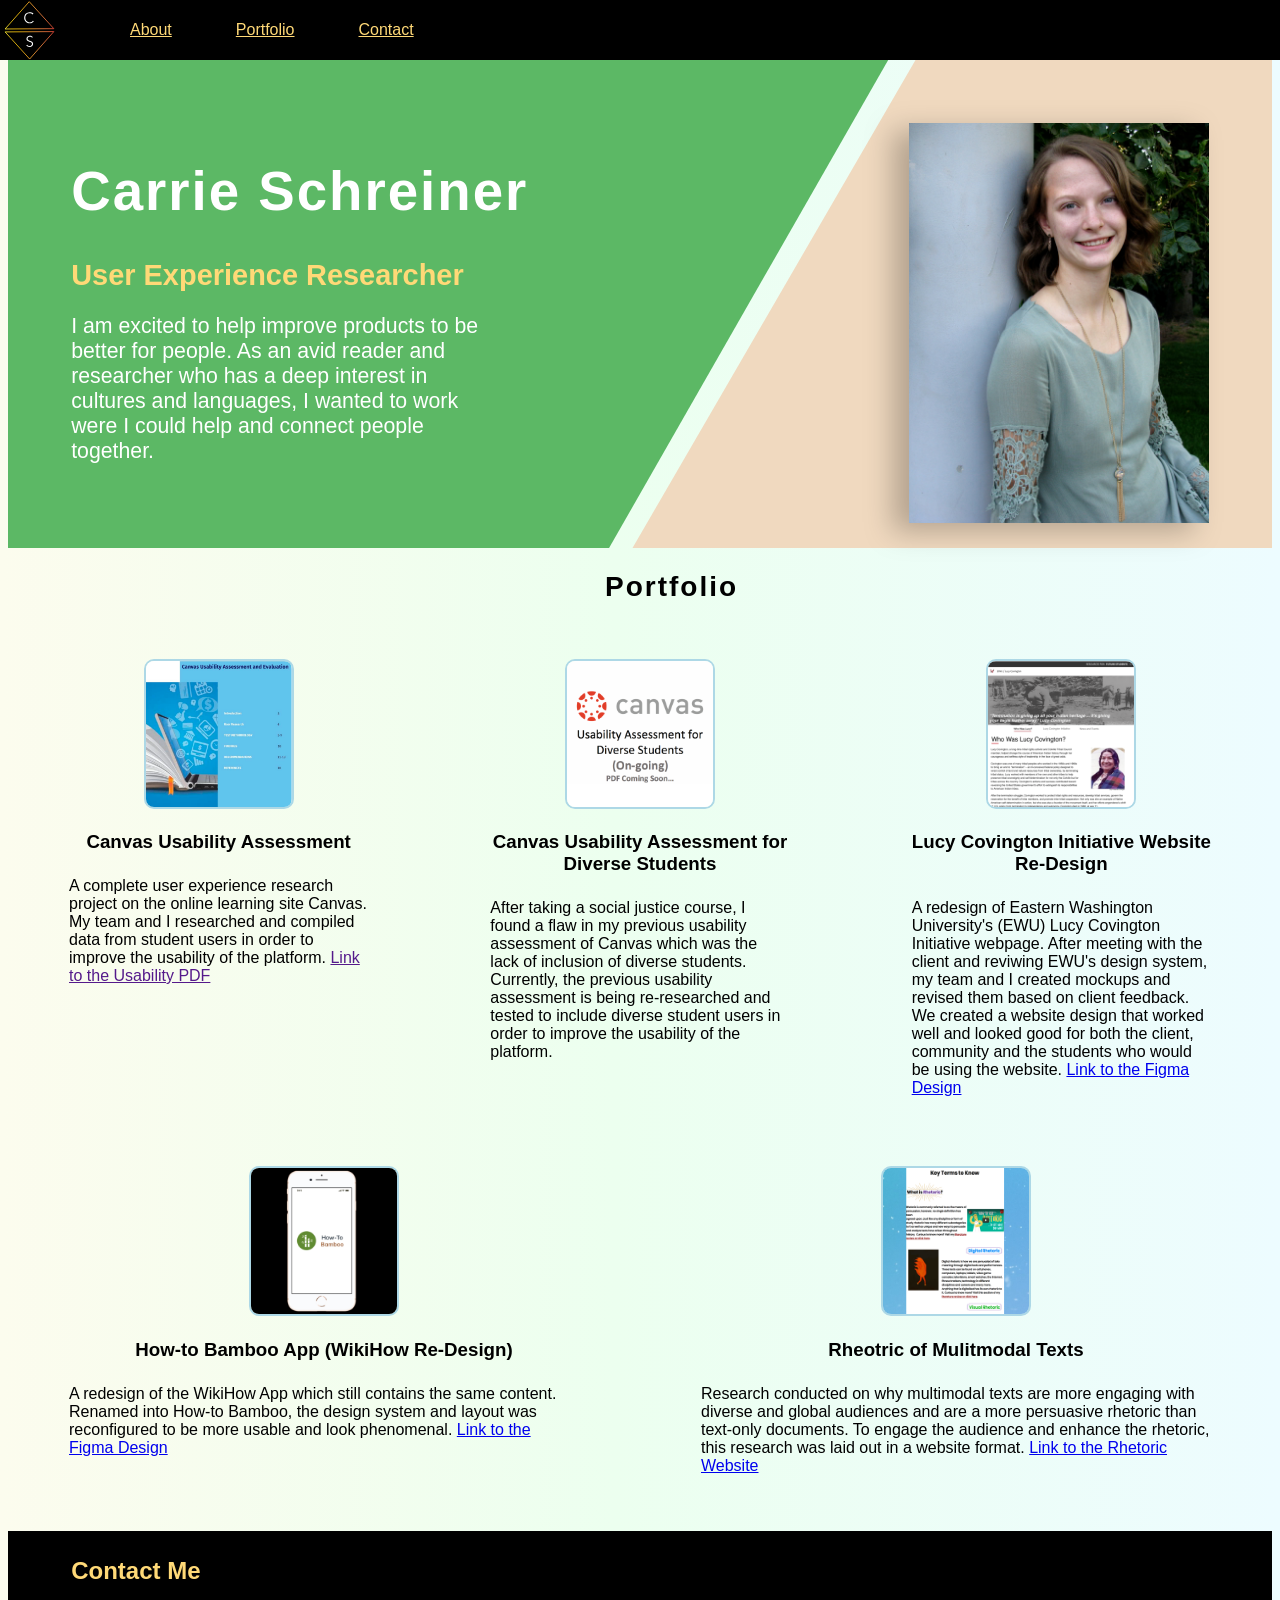
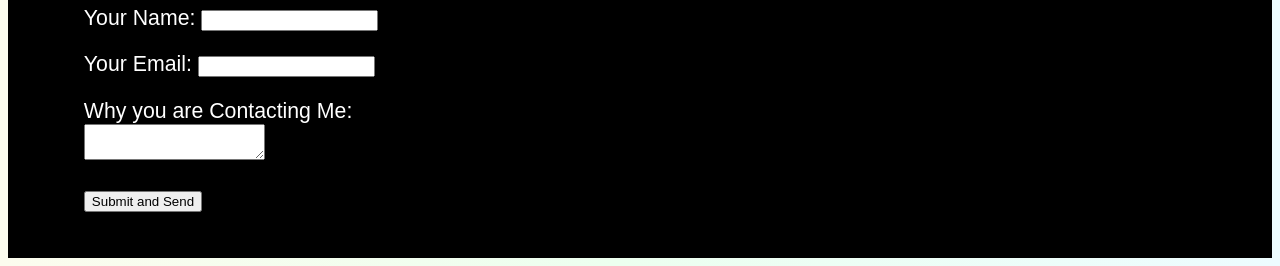
==== commit 037a9d43: "Nav working and links added" ====
--- a/index.html
+++ b/index.html
@@ -39,11 +39,43 @@
     
       <main>
 
-          <nav>
-            Stuff for Nav
+          <nav class="main-nav">
+              <svg width="60" height="60" viewBox="0 0 72 72" fill="none" xmlns="http://www.w3.org/2000/svg">
+                <path d="M35.1 2L6.09998 34.8L64.6 34.4L35.1 2Z" stroke="url(#paint0_linear)" stroke-miterlimit="10"/>
+                <path d="M35.6 70.8L64.6 37.9L6.09998 38.3L35.6 70.8Z" stroke="url(#paint1_linear)" stroke-miterlimit="20"/>
+                <path d="M40.5197 25.557C40.3101 25.8853 40.0522 26.1966 39.746 26.4909C39.4518 26.7849 39.1028 27.0439 38.6991 27.2681C38.3074 27.492 37.8668 27.6689 37.3772 27.7987C36.8998 27.9403 36.3732 28.0169 35.7972 28.0284C34.8372 28.0476 33.9458 27.8974 33.1231 27.5777C32.3004 27.258 31.5891 26.8101 30.9894 26.2338C30.3894 25.6456 29.9132 24.9468 29.5609 24.1375C29.2206 23.328 29.0407 22.4373 29.0212 21.4653C29.0018 20.4933 29.1519 19.5959 29.4716 18.7732C29.7913 17.9505 30.2392 17.2392 30.8155 16.6395C31.4035 16.0275 32.0961 15.5454 32.8934 15.1933C33.7027 14.841 34.5813 14.6554 35.5293 14.6364C35.9973 14.6271 36.4543 14.6659 36.9002 14.7531C37.3581 14.8399 37.7869 14.9694 38.1865 15.1415C38.5858 15.3016 38.95 15.5044 39.2791 15.7499C39.6079 15.9834 39.8834 16.254 40.1056 16.5617L39.0415 17.3753C38.9054 17.1739 38.7213 16.9735 38.4892 16.7741C38.2692 16.5744 38.0076 16.3996 37.7044 16.2496C37.4013 16.0996 37.0688 15.9802 36.7069 15.8914C36.357 15.8023 35.978 15.7619 35.57 15.7701C34.742 15.7866 34.001 15.9515 33.347 16.2647C32.705 16.5777 32.1612 16.9967 31.7155 17.5218C31.2696 18.0349 30.9333 18.6299 30.7068 19.3067C30.4802 19.9835 30.3744 20.6939 30.3892 21.4379C30.4041 22.1819 30.5383 22.8875 30.7917 23.5547C31.0572 24.2217 31.423 24.8086 31.8894 25.3155C32.3554 25.8103 32.9155 26.2013 33.5695 26.4883C34.2355 26.7751 34.9765 26.9104 35.7925 26.8941C36.5245 26.8794 37.2175 26.7155 37.8715 26.4023C38.5255 26.0891 39.0679 25.5981 39.4987 24.9292L40.5197 25.557Z" fill="white"/>
+                <path d="M38.456 45.328C38.18 44.944 37.826 44.638 37.394 44.41C36.962 44.17 36.44 44.05 35.828 44.05C35.516 44.05 35.198 44.098 34.874 44.194C34.55 44.29 34.256 44.44 33.992 44.644C33.728 44.836 33.512 45.082 33.344 45.382C33.188 45.682 33.11 46.036 33.11 46.444C33.11 46.852 33.188 47.188 33.344 47.452C33.5 47.716 33.704 47.944 33.956 48.136C34.22 48.316 34.514 48.466 34.838 48.586C35.174 48.706 35.522 48.826 35.882 48.946C36.326 49.09 36.77 49.246 37.214 49.414C37.67 49.582 38.078 49.804 38.438 50.08C38.798 50.344 39.092 50.686 39.32 51.106C39.548 51.514 39.662 52.036 39.662 52.672C39.662 53.308 39.536 53.86 39.284 54.328C39.044 54.784 38.726 55.162 38.33 55.462C37.946 55.762 37.502 55.984 36.998 56.128C36.506 56.272 36.008 56.344 35.504 56.344C35.12 56.344 34.736 56.302 34.352 56.218C33.968 56.146 33.602 56.032 33.254 55.876C32.906 55.72 32.582 55.522 32.282 55.282C31.982 55.042 31.718 54.766 31.49 54.454L32.606 53.626C32.882 54.082 33.266 54.466 33.758 54.778C34.262 55.078 34.85 55.228 35.522 55.228C35.846 55.228 36.176 55.18 36.512 55.084C36.848 54.976 37.148 54.82 37.412 54.616C37.688 54.4 37.91 54.142 38.078 53.842C38.258 53.53 38.348 53.17 38.348 52.762C38.348 52.318 38.258 51.952 38.078 51.664C37.91 51.364 37.682 51.118 37.394 50.926C37.106 50.722 36.776 50.554 36.404 50.422C36.032 50.29 35.642 50.158 35.234 50.026C34.814 49.894 34.4 49.744 33.992 49.576C33.584 49.408 33.218 49.192 32.894 48.928C32.57 48.652 32.306 48.316 32.102 47.92C31.91 47.524 31.814 47.038 31.814 46.462C31.814 45.85 31.934 45.322 32.174 44.878C32.426 44.434 32.75 44.068 33.146 43.78C33.542 43.492 33.98 43.282 34.46 43.15C34.94 43.018 35.414 42.952 35.882 42.952C36.746 42.952 37.484 43.108 38.096 43.42C38.708 43.72 39.17 44.08 39.482 44.5L38.456 45.328Z" fill="white"/>
+                <defs>
+                <linearGradient id="paint0_linear" x1="4.99368" y1="18.2546" x2="65.7234" y2="18.2546" gradientUnits="userSpaceOnUse">
+                <stop stop-color="#FFF33B"/>
+                <stop offset="0.04" stop-color="#FEE72E"/>
+                <stop offset="0.12" stop-color="#FED51B"/>
+                <stop offset="0.2" stop-color="#FDCA10"/>
+                <stop offset="0.28" stop-color="#FDC70C"/>
+                <stop offset="0.67" stop-color="#F3903F"/>
+                <stop offset="0.89" stop-color="#ED683C"/>
+                <stop offset="1" stop-color="#E93E3A"/>
+                </linearGradient>
+                <linearGradient id="paint1_linear" x1="4.99628" y1="54.4554" x2="65.7261" y2="54.4554" gradientUnits="userSpaceOnUse">
+                <stop stop-color="#FFF33B"/>
+                <stop offset="0.04" stop-color="#FEE72E"/>
+                <stop offset="0.12" stop-color="#FED51B"/>
+                <stop offset="0.2" stop-color="#FDCA10"/>
+                <stop offset="0.28" stop-color="#FDC70C"/>
+                <stop offset="0.67" stop-color="#F3903F"/>
+                <stop offset="0.89" stop-color="#ED683C"/>
+                <stop offset="1" stop-color="#E93E3A"/>
+                </linearGradient>
+                </defs>
+                </svg>
+                <ul>
+                <li><a class="nav" href="#header">About</a></li>
+                <li><a class="nav" href="#portfolio">Portfolio</a></li>
+            <li><a class="nav" href="#contact">Contact</a></li>
+                </ul>
           </nav>
     
-          <header>
+          <header id="header">
     
               <img id="me" src="/img/me.jpg" alt="Carrie Schreiner" />
          
@@ -57,7 +89,7 @@
     
           </header>
 
-  <section class="portfolio">
+  <section class="portfolio" id="portfolio">
     <h1>Portfolio</h1>
 
     <div id="portfolio">
@@ -86,7 +118,7 @@
         <img class="lg" src="/img/thumb-lucy.png" />
       </a>
       <h3>Lucy Covington Initiative Website Re-Design</h3>
-      <figcaption> A redesign of Eastern Washington University's (EWU) Lucy Covington Initiative webpage. After meeting with the client and reviwing EWU's design system, my team and I created mockups and revised them based on client feedback. We created a website design that worked well and looked good for both the client, community and the students who would be using the website. <a href="">Link to the Figma Design</a> </figcaption>
+      <figcaption> A redesign of Eastern Washington University's (EWU) Lucy Covington Initiative webpage. After meeting with the client and reviwing EWU's design system, my team and I created mockups and revised them based on client feedback. We created a website design that worked well and looked good for both the client, community and the students who would be using the website. <a href="https://www.figma.com/file/WpjGWI84avc5os1b3zmLmi/Website-Redesign?node-id=278%3A0">Link to the Figma Design</a> </figcaption>
       </figure>
     
  <!-- Figure 4: WikiHow App Re-design-->
@@ -94,7 +126,7 @@
     <a class="lglink" href="/img/full-bamboo.png" data-sub-html="#caption3">
       <img class="lg" src="/img/thumb-bamboo.png"/></a>
  <h3>How-to Bamboo App (WikiHow Re-Design)</h3>
-  <figcaption> A redesign of the WikiHow App which still contains the same content. Renamed into How-to Bamboo, the design system and layout was reconfigured to be more usable and look phenomenal. <a href="">Link to the Figma Design</a> </figcaption>
+  <figcaption> A redesign of the WikiHow App which still contains the same content. Renamed into How-to Bamboo, the design system and layout was reconfigured to be more usable and look phenomenal. <a href="https://www.figma.com/file/nKcrAeND1dnXETPjIbABX2/WikiHow-UI-UX-Redesign?node-id=152%3A7341">Link to the Figma Design</a> </figcaption>
     </figure>
 
   <!-- Figure 5 Rhetoric of Multimodal Texts -->
@@ -103,13 +135,13 @@
       <img class="lg" src="/img/thumb-rhetoric.png"/>
   </a>
   <h3>Rheotric of Mulitmodal Texts</h3>
-  <figcaption> Research conducted on why multimodal texts are more engaging with diverse and global audiences and are a more persuasive rhetoric than text-only documents. To engage the audience and enhance the rhetoric, this research was laid out in a website format. <a href="">Link to the Rhetoric Website</a></figcaption>
+  <figcaption> Research conducted on why multimodal texts are more engaging with diverse and global audiences and are a more persuasive rhetoric than text-only documents. To engage the audience and enhance the rhetoric, this research was laid out in a website format. <a href="https://schoolclasslife.wixsite.com/multimodal-texts">Link to the Rhetoric Website</a></figcaption>
   </figure>
     </div>
 
   </section>
     <!-- Footer - Contact Form -->
-    <footer class="contact">
+    <footer class="contact" id="contact">
     <!-- Contact Form -->
     <h2>Contact Me</h2>
     <form
@@ -119,7 +151,7 @@
       action="/thanks.html"
     >
       <p class="form">
-        <label>Name: <input type="text" name="name" required/></label>
+        <label>Your Name: <input type="text" name="name" required/></label>
       </p>
 
       <p class="form">
@@ -127,14 +159,14 @@
       </p>
 
       <p class="form">
-        <label>Message: <textarea name="message"></textarea></label>
+        <label>Why you are Contacting Me: <textarea name="message"></textarea></label>
       </p>
       <p>
         
 <div data-netlify-recaptcha="true"></div>
       </p>
       <p class="form">
-        <button type="submit">Send</button>
+        <button type="submit">Submit and Send</button>
       </p>
     </form>
   </footer>
--- a/css/style.css
+++ b/css/style.css
@@ -65,6 +65,11 @@
   padding: 5px;
 }
 
+.portfolio h1 {
+  text-align: left;
+  padding-left: 5%;
+}
+
 nav {
   /* "sticky" or "fixed" */
   position: fixed; 
@@ -73,6 +78,22 @@
   left: 0;
   width: 100%;
   z-index: 2;
+  display: flex;
+}
+
+.nav {
+  padding: 20px;
+  justify-content: left;
+  color: #FFD977;
+  font-family: 'Syne', sans-serif;
+  font-weight: 500;
+  font-size: 16px;
+}
+
+nav li{
+  list-style-type: none;
+  display: inline-block;
+  padding: 5px 10px 5px 10px;
 }
 
 header {
@@ -80,9 +101,11 @@
   background-repeat: no-repeat;
   background-size: 100% auto;
   text-align: left;
+  margin-top: 60px;
   padding-left: 5%;
   padding-top: 5%;
-  height: 500px;
+  padding-bottom: 5%;
+  /*min-height: 300px;*/
   /*font-size: calc(12px + (30 - 12) * ((100vw - 300px) / (1600 - 300)));*/
   position: relative;
   z-index: 0;
@@ -143,9 +166,31 @@
   text-align: left;
 }
 
+.contact {
+  background: black;
+  color: #FFD977;
+  padding-bottom: 2%;
+}
+
+.contact h2 {
+  text-align: left;
+  padding-left: 5%;
+  padding-top: 2%;
+}
+
+.contact p {
+  color: white;
+  text-align: left;
+  padding-left: 6%;
+}
+
+button:hover {
+  background: #5CB865;
+  color: white;
+}
+
 .form {
-  color: black;
-  
+  color: black; 
 }
 
 .bg0 {
@@ -217,7 +262,7 @@
 /*font resizing or h1*/
 @media screen and (min-width: 320px) {
   header h1 {
-    font-size: calc(28px + 21 * ((100vw - 320px) / 680));
+    font-size: calc(25px + 21 * ((100vw - 320px) / 680));
   }
 }
 @media screen and (min-width: 1500px) {
@@ -239,7 +284,7 @@
 /*font resizing or p*/
 @media screen and (min-width: 320px) {
   p {
-    font-size: calc(12px + 8 * ((100vw - 320px) / 680));
+    font-size: calc(10px + 8 * ((100vw - 320px) / 680));
   }
 }
 @media screen and (min-width: 1500px) {
@@ -261,7 +306,7 @@
 }
 @media screen and (min-width: 1000px) {
   p {
-    width: 450px;
+    width: 420px;
   }
 }
 
@@ -272,56 +317,50 @@
 }
 
 /*image resizing for <main> section*/
+@media screen and (min-width: 150px) {
+  #me {
+    width: 130px;
+  }
+
 @media screen and (min-width: 300px) {
   #me {
-    width: 120px;
-  }
-}
-@media screen and (min-width: 370px) {
-  #me {
-    width: 140px;
-  }
-}
-@media screen and (min-width: 430px) {
-  #me {
-    width: 160px;
-  }
-}
-
-@media screen and (min-width: 500px) {
-  #me {
-    width: 190px;
-  }
-}
-@media screen and (min-width: 620px) {
-  #me {
-    width: 220px;
+    width: 150px;
+  }
+
+  @media screen and (min-width: 410px) {
+    #me {
+      width: 160px;
+    }
+
+@media screen and (min-width: 520px) {
+  #me {
+    width: 170px;
   }
 }
 
 @media screen and (min-width: 700px) {
   #me {
-    width: 250px;
+    width: 180px;
   }
 }
 @media screen and (min-width: 800px) {
   #me {
-    width: 290px;
+    width: 210px;
   }
 }
 @media screen and (min-width: 900px) {
   #me {
-    width: 310px;
-  }
-}
-@media screen and (min-width: 1024px) {
-  #me {
-    width: 340px;
-  }
-}
-@media screen and (min-width: 1025px) {
-  #me {
-    width: 355px;
+    width: 240px;
+  }
+}
+@media screen and (min-width: 1100px) {
+  #me {
+    width: 260px;
+  }
+}
+@media screen and (min-width: 1225px) {
+  #me {
+    width: 300px;
   }
 }
 #me {
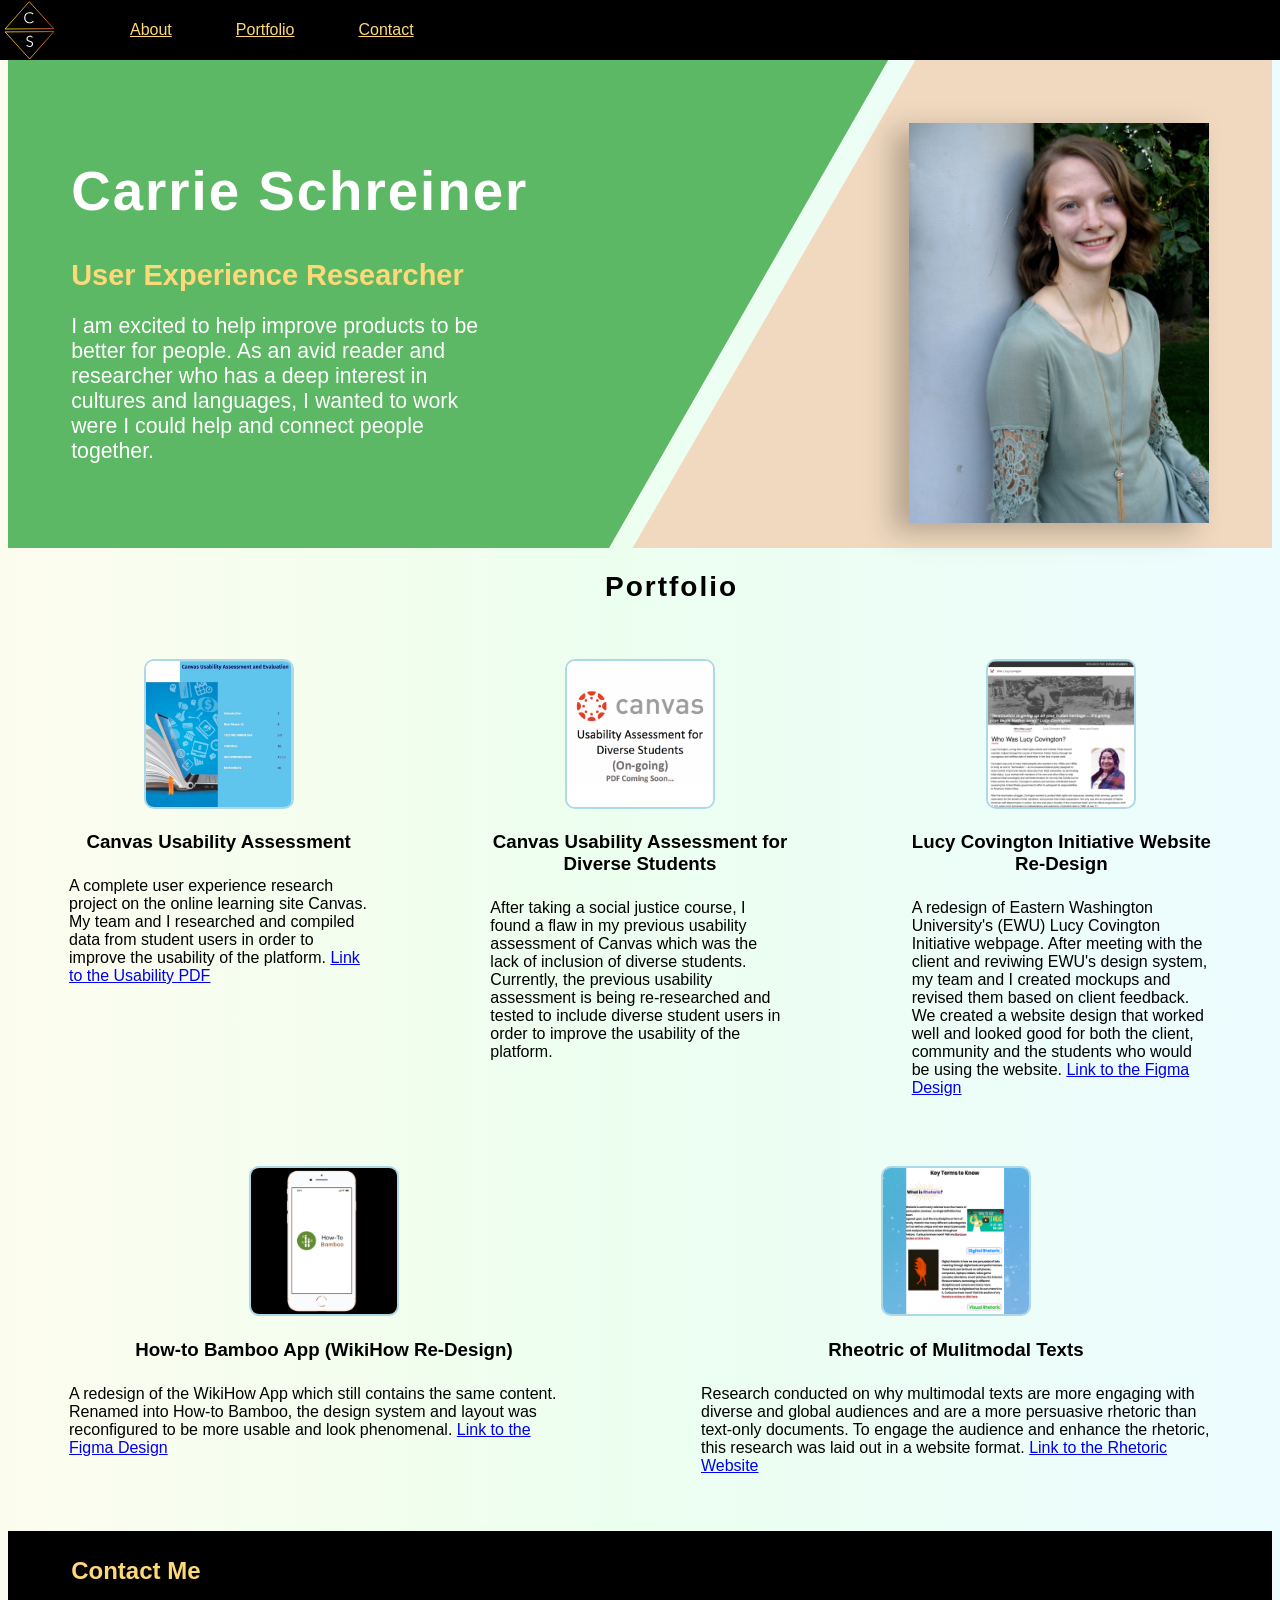
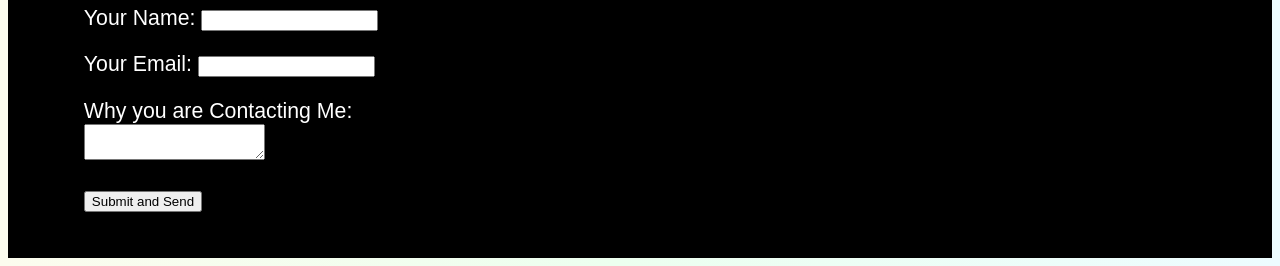
==== commit 051d115e: "Added in Canvas PDF" ====
--- a/index.html
+++ b/index.html
@@ -98,7 +98,7 @@
           <img class="lg" src="/img/thumb-canvas.png" />
       </a>
       <h3>Canvas Usability Assessment</h3>  
-      <figcaption> A complete user experience research project on the online learning site Canvas. My team and I researched and compiled data from student users in order to improve the usability of the platform. <a href="">Link to the Usability PDF</a> </figcaption>
+      <figcaption> A complete user experience research project on the online learning site Canvas. My team and I researched and compiled data from student users in order to improve the usability of the platform. <a href="/img/canvasua.pdf">Link to the Usability PDF</a> </figcaption>
     </figure>
     
       <!-- Image 2 -->
